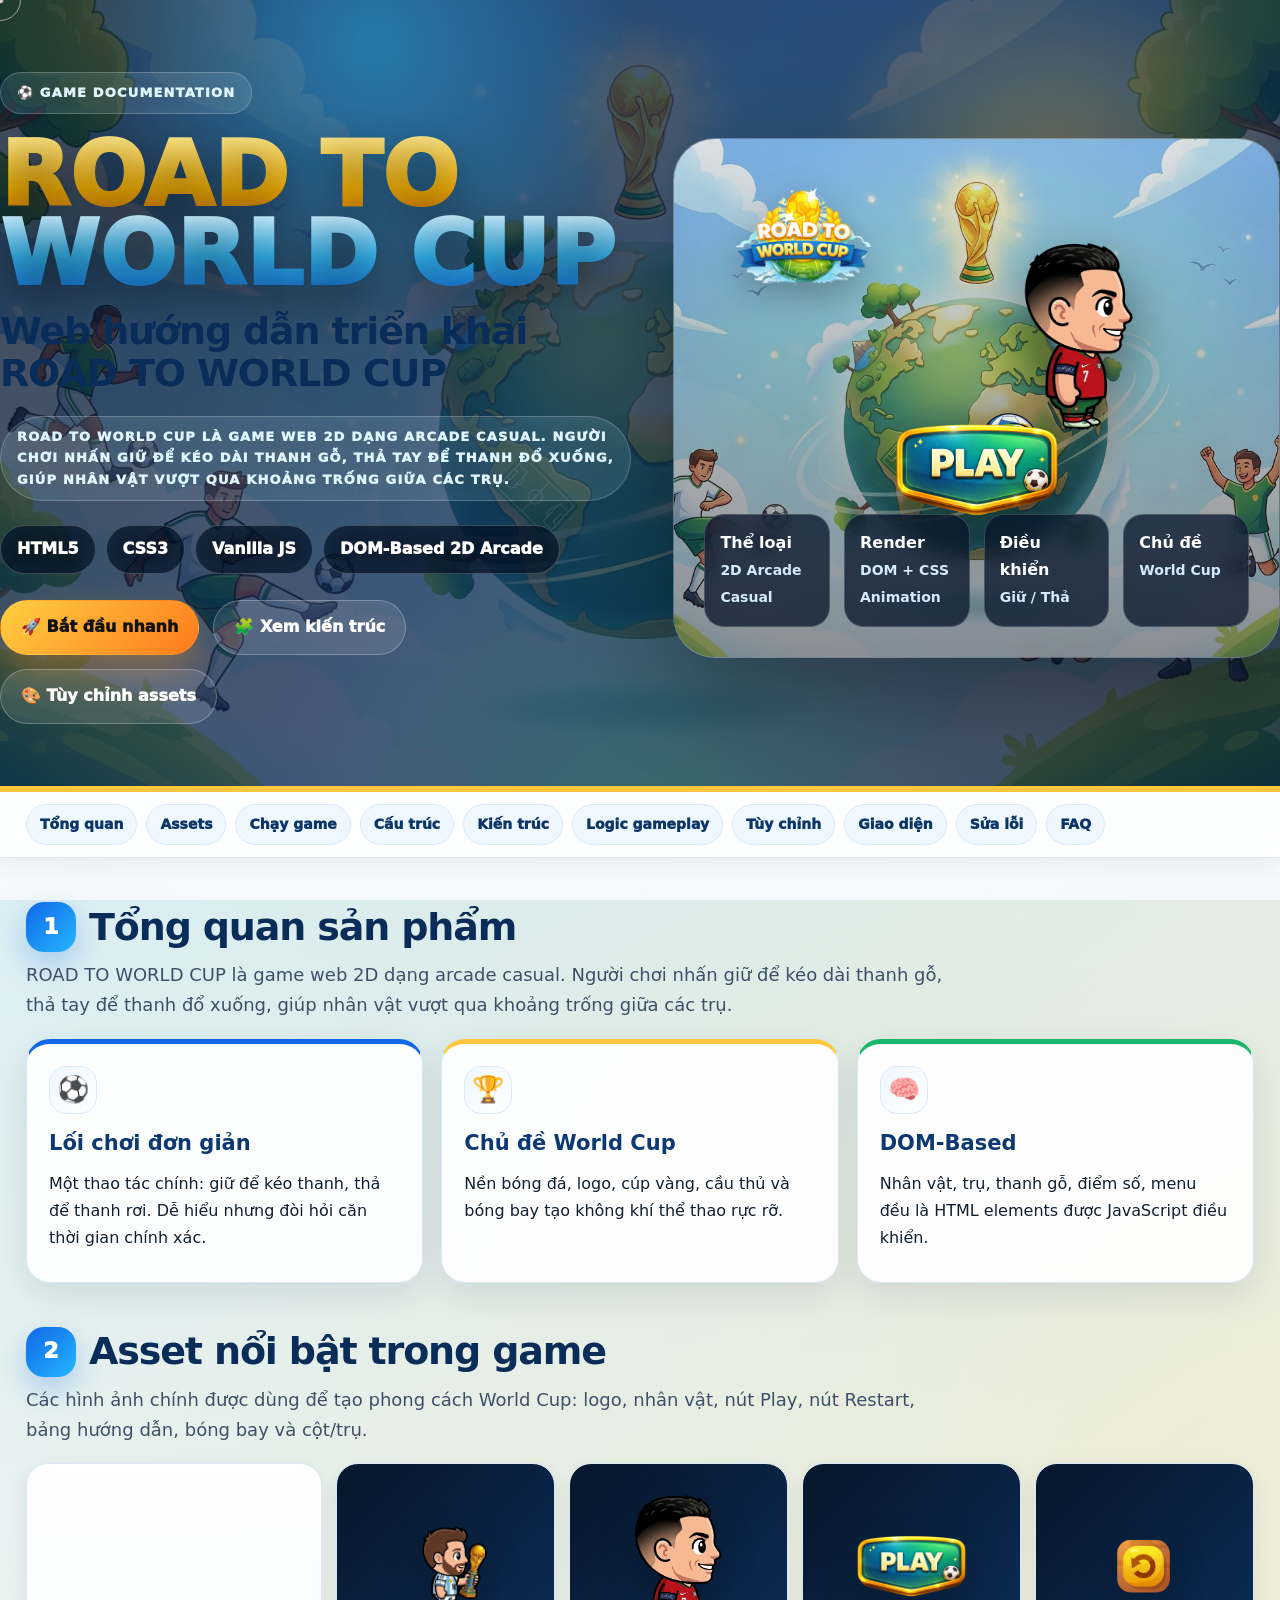
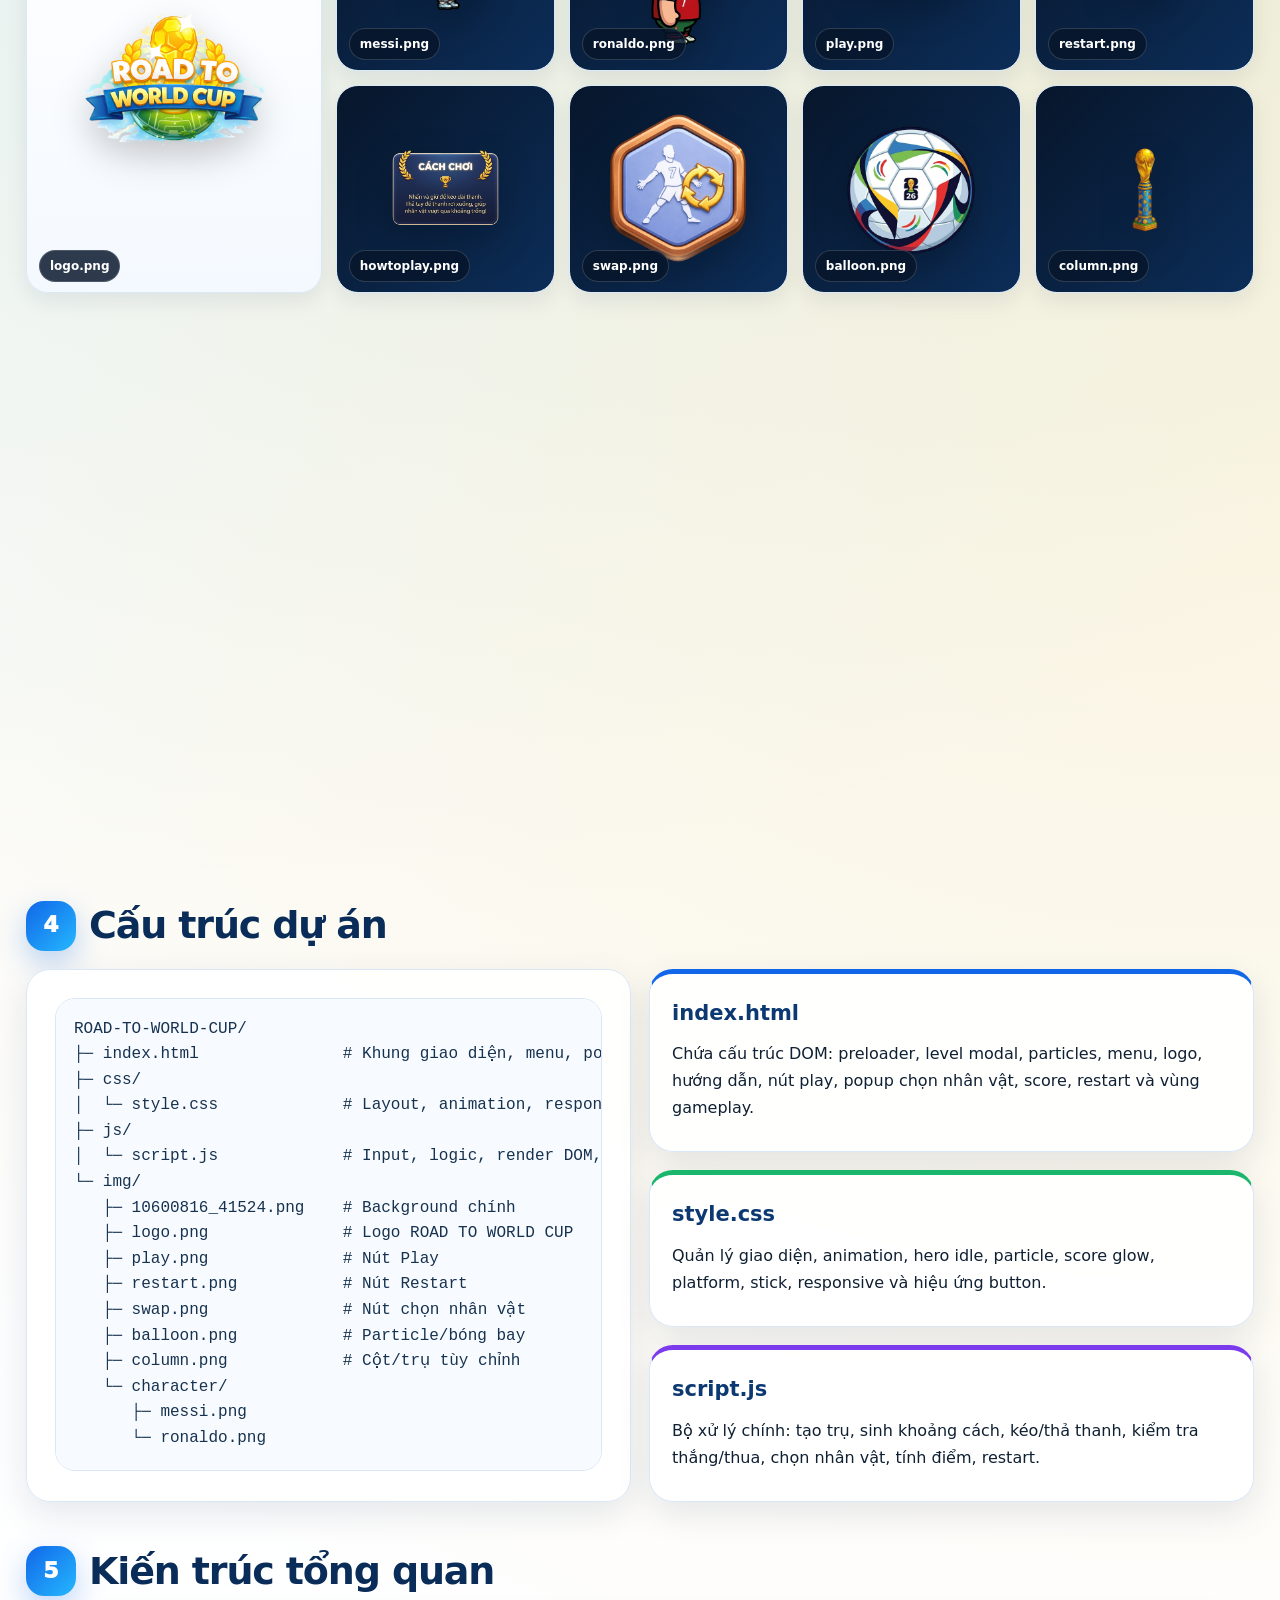
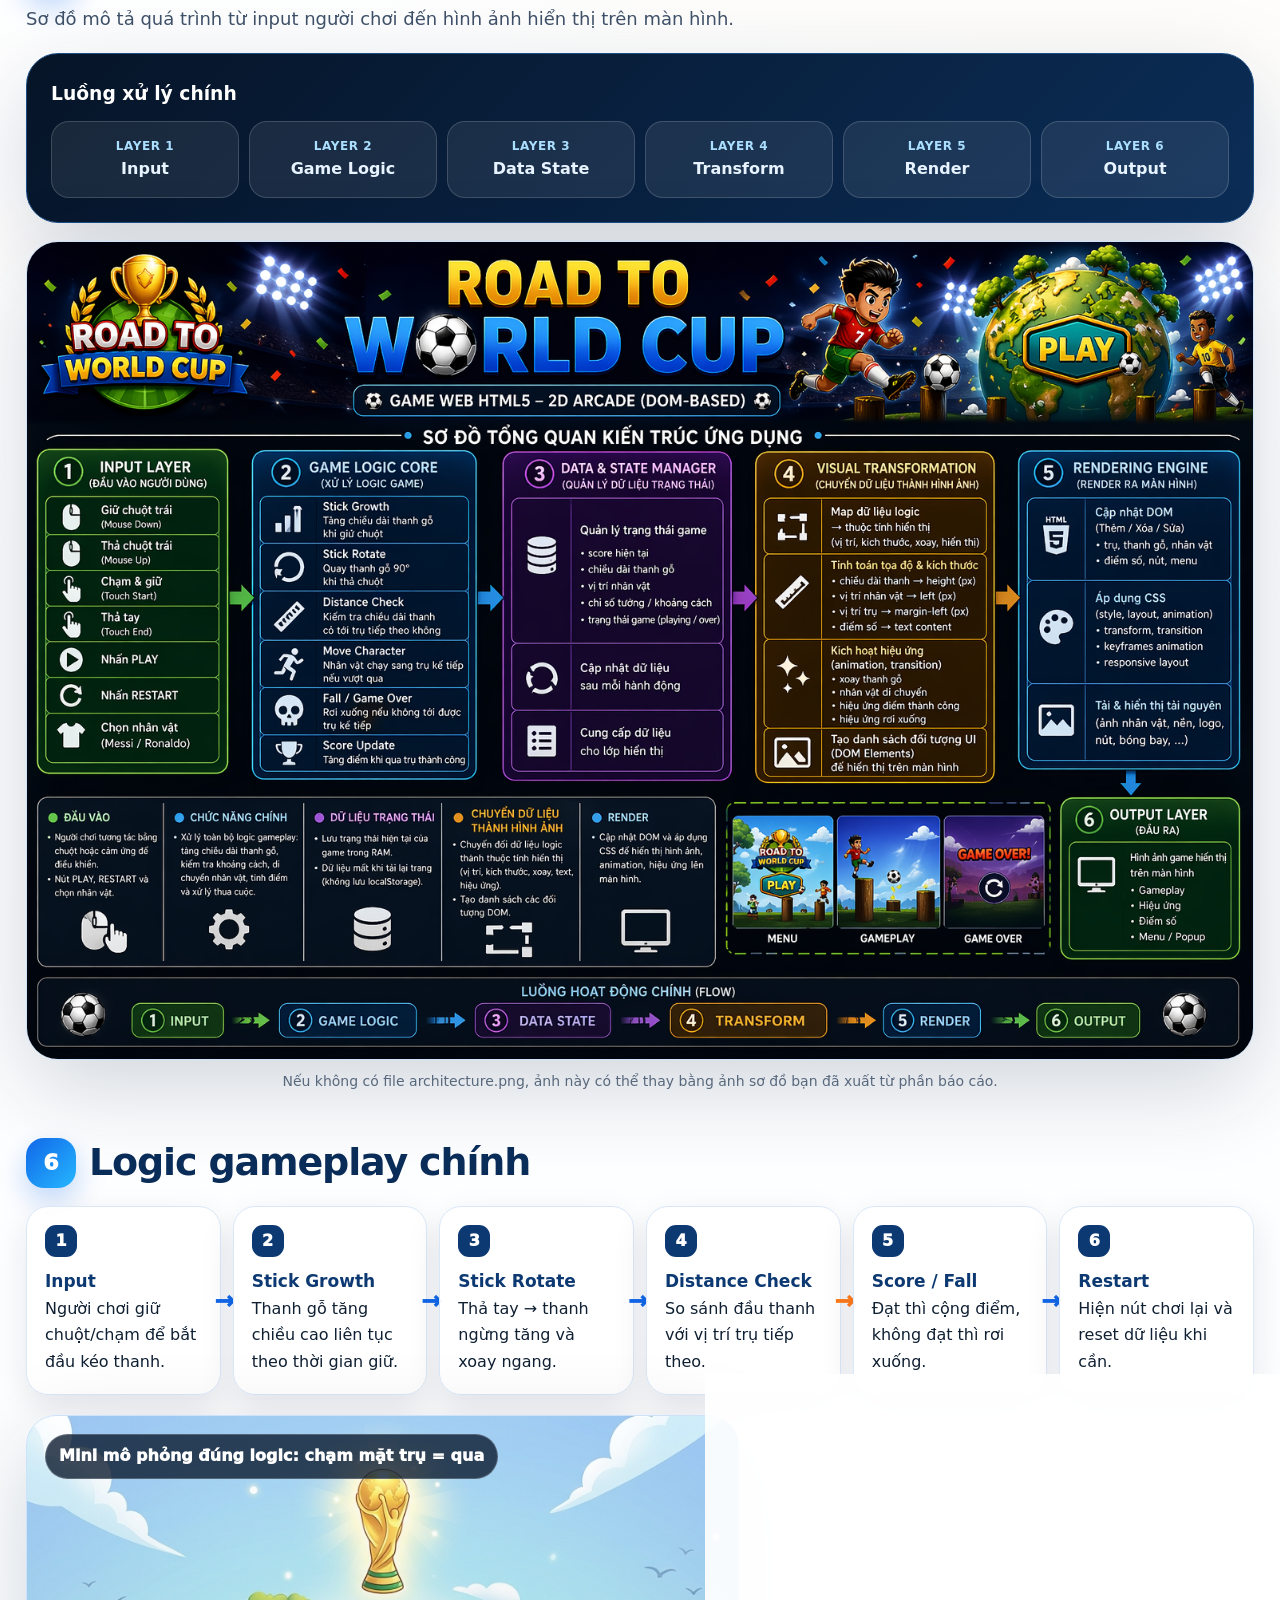
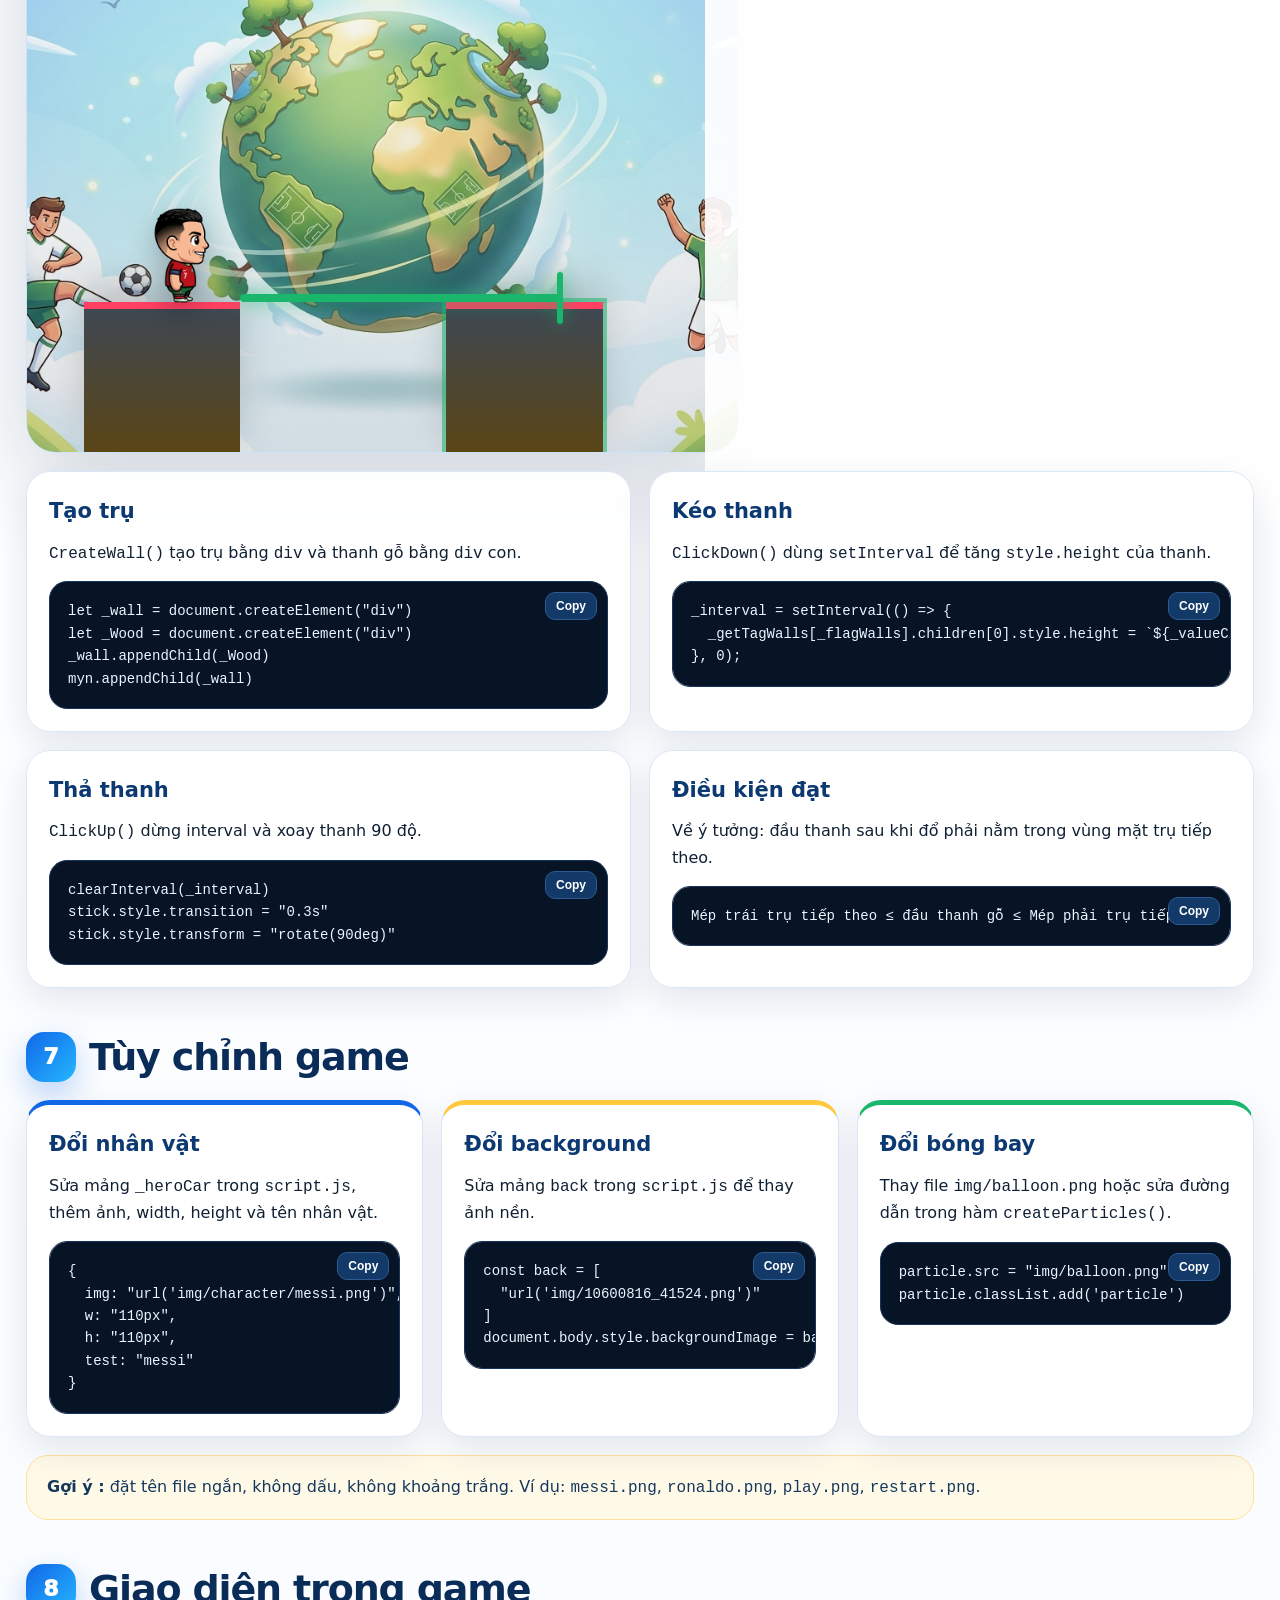
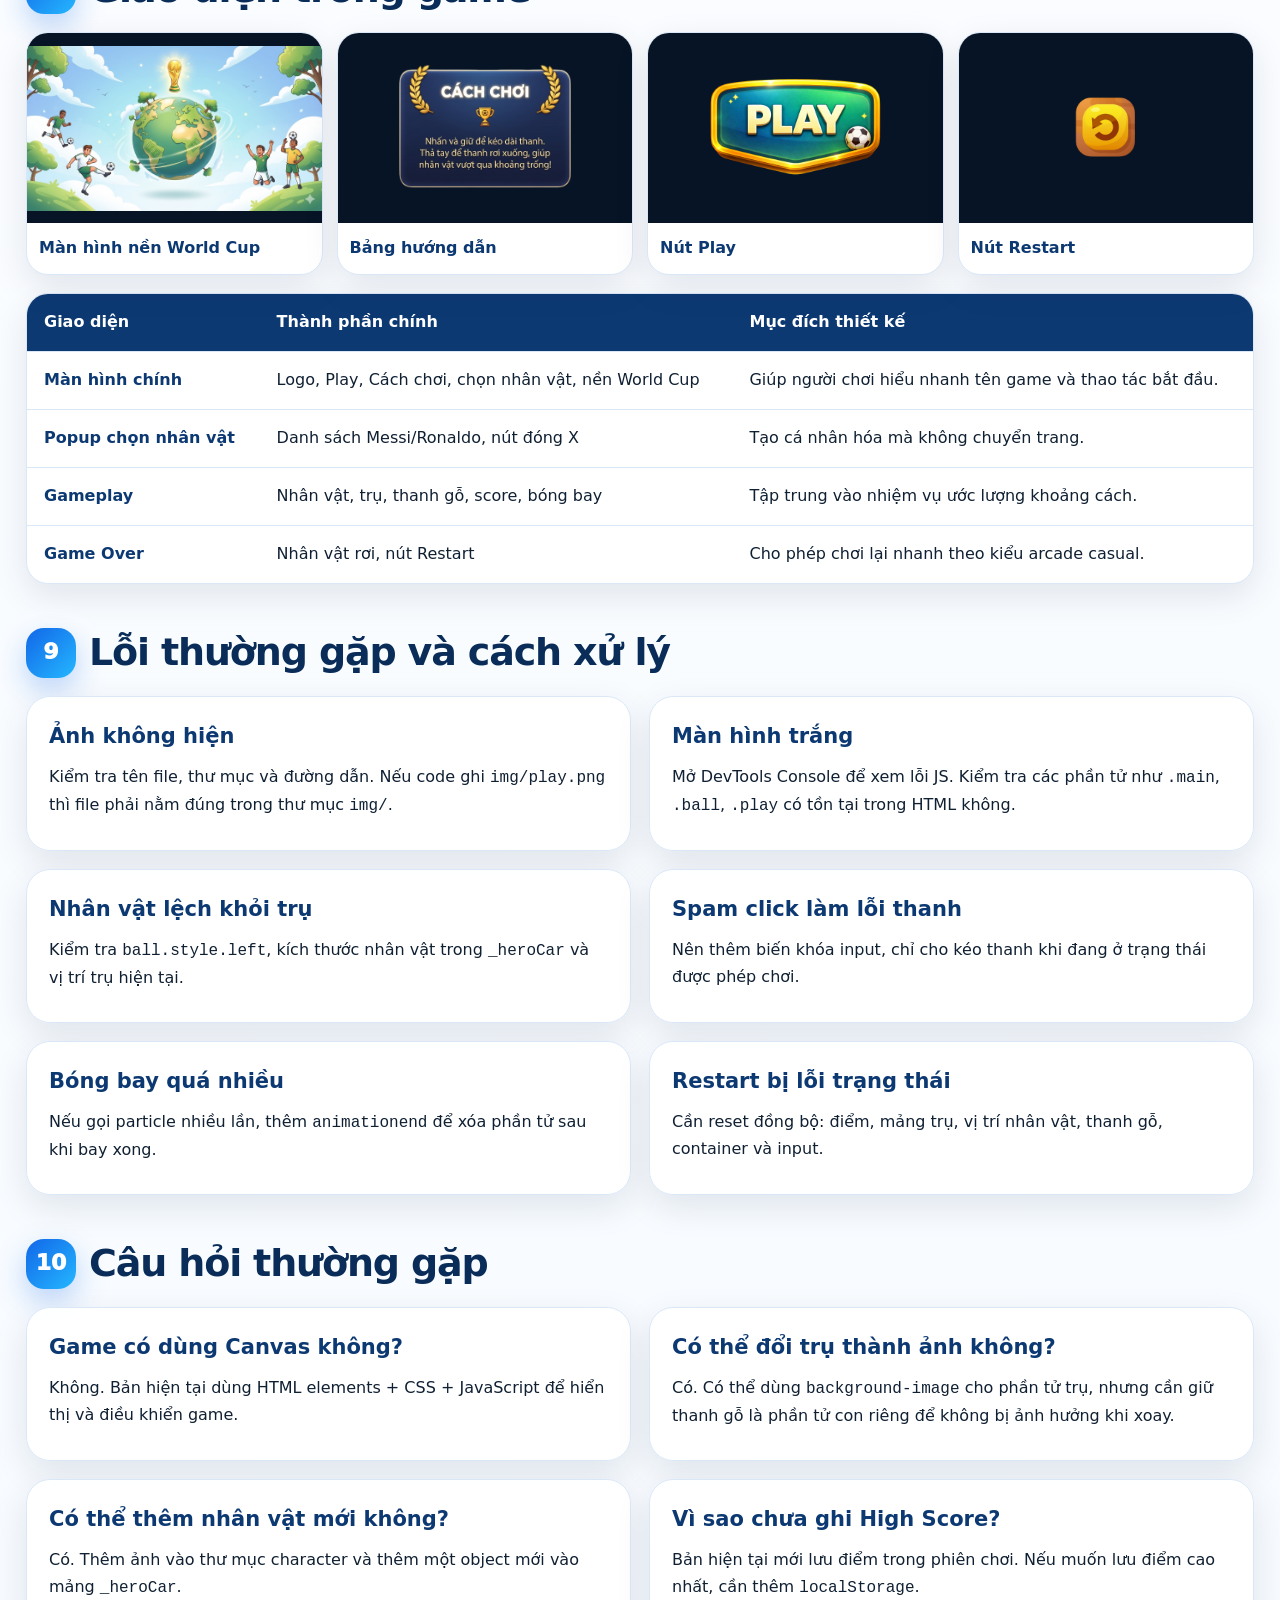
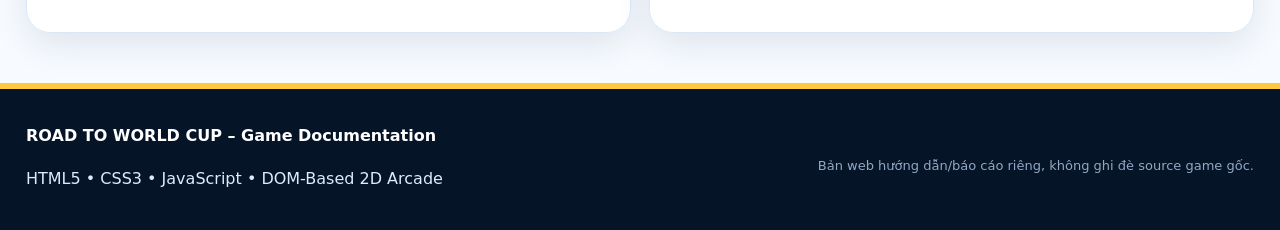
==== documentation/guide.html @ a8af28f8 "Upload Road To World Cup game project Add full source code including maingame and documentation with" ====
<!DOCTYPE html>
<html lang="vi">
<head>
  <meta charset="UTF-8" />
  <meta name="viewport" content="width=device-width, initial-scale=1" />
  <title>ROAD TO WORLD CUP – Game Documentation</title>
  <link rel="shortcut icon" href="assets/messi.png" type="image/png" />
  <style>
    :root{
      --ink:#102033;
      --muted:#627084;
      --paper:#f7fbff;
      --white:#ffffff;
      --navy:#07162b;
      --navy2:#0a2450;
      --blue:#1167e8;
      --sky:#25b7ff;
      --gold:#ffc83d;
      --orange:#ff7a1a;
      --green:#19b66b;
      --purple:#7c3aed;
      --red:#ef3340;
      --line:#d9e7f7;
      --shadow:0 28px 90px rgba(8,31,64,.18);
      --soft:0 12px 35px rgba(8,31,64,.10);
      --radius:24px;
      --radius2:34px;
      --bg-image:url('img/background.png');
      --logo-image:url('img/logo.png');
      --balloon-image:url('img/balloon.png');
    }
    *{box-sizing:border-box}
    html{scroll-behavior:smooth}
    body{
      margin:0;
      font-family:Inter,ui-sans-serif,system-ui,-apple-system,"Segoe UI",Arial,sans-serif;
      color:var(--ink);
      background:
        radial-gradient(circle at 18% 0%,rgba(37,183,255,.20) 0,transparent 30%),
        radial-gradient(circle at 95% 18%,rgba(255,200,61,.22) 0,transparent 28%),
        linear-gradient(180deg,#f2f8ff 0,#ffffff 42%,#f7fbff 100%);
      line-height:1.68;
      overflow-x:hidden;
    }
    body::before{
      content:"";
      position:fixed;
      inset:0;
      background:var(--bg-image) center/cover no-repeat;
      opacity:.075;
      filter:saturate(1.2);
      pointer-events:none;
      z-index:-3;
    }
    body::after{
      content:"";
      position:fixed;
      inset:0;
      background:linear-gradient(180deg,rgba(247,251,255,.88),rgba(255,255,255,.95) 45%,rgba(247,251,255,.9));
      pointer-events:none;
      z-index:-2;
    }
    a{color:inherit;text-decoration:none}
    img{max-width:100%}
    .wrap{max-width:1320px;margin:auto;padding:0 26px}
    .gold{color:var(--gold)}.blue{color:var(--blue)}.green{color:var(--green)}.purple{color:var(--purple)}.muted{color:var(--muted)}

    /* Progress + cursor */
    .progress{position:fixed;left:0;top:0;height:4px;width:0;background:linear-gradient(90deg,var(--gold),var(--sky),var(--green));z-index:9999;box-shadow:0 0 18px rgba(37,183,255,.8)}
    .cursor-dot,.cursor-ring{position:fixed;top:0;left:0;pointer-events:none;z-index:9998;mix-blend-mode:difference;display:none}
    .cursor-dot{width:7px;height:7px;background:#fff;border-radius:50%;transform:translate(-50%,-50%)}
    .cursor-ring{width:42px;height:42px;border:1px solid rgba(255,255,255,.7);border-radius:50%;transform:translate(-50%,-50%);transition:width .2s,height .2s,border-color .2s}
    @media(pointer:fine){.cursor-dot,.cursor-ring{display:block} body{cursor:none}}

    /* Floating ball/balloon field */
    .float-layer{
  position:fixed;
  inset:0;
  pointer-events:none;
  z-index:1;
  overflow:hidden;
}
.hero,
.nav,
main,
footer{
  position:relative;
  z-index:2;
}
    .float-balloon{position:absolute;width:54px;height:54px;background:var(--balloon-image) center/contain no-repeat;opacity:.28;filter:drop-shadow(0 10px 18px rgba(8,31,64,.18));animation:drift var(--dur,16s) linear infinite;left:var(--x);top:105vh;animation-delay:var(--delay)}
    @keyframes drift{0%{transform:translate3d(0,0,0) rotate(0deg)}100%{transform:translate3d(var(--dx),-125vh,0) rotate(360deg)}}

    /* Hero */
    .hero{
      position:relative;
      overflow:hidden;
      color:#fff;
      min-height:720px;
      display:flex;
      align-items:center;
      background:linear-gradient(120deg,#061427 0%,#0a2450 46%,#07162b 100%);
      border-bottom:6px solid var(--gold);
      isolation:isolate;
    }
    .hero::before{
      content:"";position:absolute;inset:0;background:var(--bg-image) center/cover no-repeat;opacity:.24;filter:saturate(1.35) contrast(1.05);z-index:-3;
    }
    .hero::after{
      content:"";position:absolute;inset:-20%;background:
        radial-gradient(circle at 35% 18%,rgba(37,183,255,.45),transparent 18%),
        radial-gradient(circle at 73% 32%,rgba(255,200,61,.36),transparent 16%),
        radial-gradient(circle at 50% 90%,rgba(25,182,107,.22),transparent 25%);
      animation:shine 8s ease-in-out infinite alternate;pointer-events:none;z-index:-2;
    }
    @keyframes shine{from{transform:translateX(-1.5%) translateY(-1%)}to{transform:translateX(1.5%) translateY(1%)}}
    .hero-grid{position:relative;z-index:2;display:grid;grid-template-columns:1.02fr .98fr;gap:42px;align-items:center;padding:72px 0 62px}
    .kicker{display:inline-flex;align-items:center;gap:10px;border:1px solid rgba(255,255,255,.22);background:rgba(255,255,255,.09);padding:9px 16px;border-radius:999px;font-weight:1000;text-transform:uppercase;letter-spacing:.09em;color:#dff6ff;font-size:13px;box-shadow:inset 0 0 22px rgba(37,183,255,.09)}
    .title{font-size:clamp(56px,7vw,108px);line-height:.88;margin:22px 0 18px;font-weight:1000;letter-spacing:.5px;text-transform:uppercase;text-shadow:0 16px 40px rgba(0,0,0,.42)}
    .title .t1{background:linear-gradient(180deg,#fff4a8 0,#ffba08 62%,#d66c00 100%);-webkit-background-clip:text;color:transparent}
    .title .t2{background:linear-gradient(180deg,#f3fbff 0,#38bdf8 52%,#0861d8 100%);-webkit-background-clip:text;color:transparent}
    .hero-copy{max-width:760px;color:#dcecff;font-size:20px;line-height:1.78;margin:0 0 22px;text-shadow:0 4px 12px rgba(0,0,0,.22)}
    .subtitle{display:flex;flex-wrap:wrap;gap:10px;margin:24px 0 26px}.pill{display:inline-flex;align-items:center;gap:8px;background:rgba(2,12,28,.72);border:1px solid rgba(255,255,255,.22);border-radius:999px;padding:10px 16px;font-weight:950;box-shadow:inset 0 0 24px rgba(37,183,255,.08)}
    .hero-actions{display:flex;flex-wrap:wrap;gap:14px}.btn{display:inline-flex;align-items:center;justify-content:center;gap:9px;border-radius:999px;padding:13px 20px;font-weight:1000;border:1px solid transparent;transition:transform .25s ease, box-shadow .25s ease, background .25s ease}.btn:hover{transform:translateY(-4px) scale(1.02)}.btn.primary{background:linear-gradient(135deg,#ffcf42,#ff7a1a);color:#121212;box-shadow:0 16px 38px rgba(255,151,24,.38)}.btn.secondary{background:rgba(255,255,255,.11);border-color:rgba(255,255,255,.25);color:#fff}.btn.light{background:#fff;color:#0d3973;border:1px solid var(--line);box-shadow:var(--soft)}
    .hero-stage{position:relative;min-height:520px;border:1px solid rgba(255,255,255,.20);border-radius:42px;background:rgba(255,255,255,.10);box-shadow:0 35px 100px rgba(0,0,0,.32);overflow:hidden;backdrop-filter:blur(8px);transform-style:preserve-3d}
    .hero-stage .stage-bg{position:absolute;inset:0;background:var(--bg-image) center/cover no-repeat;opacity:.88;filter:contrast(1.04) saturate(1.15)}
    .hero-stage .stage-shade{position:absolute;inset:0;background:linear-gradient(180deg,rgba(5,11,24,.06),rgba(5,11,24,.42))}
    .stage-logo{position:absolute;left:34px;top:34px;width:190px;filter:drop-shadow(0 12px 18px rgba(0,0,0,.28));animation:float 3.8s ease-in-out infinite}
    .stage-player{position:absolute;right:105px;top:88px;width:190px;filter:drop-shadow(0 22px 28px rgba(0,0,0,.45));animation:float 3.3s ease-in-out infinite .2s}
    .stage-play{position:absolute;left:50%;bottom:96px;width:270px;transform:translateX(-50%);filter:drop-shadow(0 18px 30px rgba(0,0,0,.42));animation:pulse 2s ease-in-out infinite}
    .stage-ball{position:absolute;left:49%;bottom:178px;width:76px;filter:drop-shadow(0 12px 18px rgba(0,0,0,.35));animation:spin 8s linear infinite}
    .stage-cards{position:absolute;left:30px;right:30px;bottom:30px;display:grid;grid-template-columns:repeat(4,1fr);gap:14px}.stage-card{border:1px solid rgba(255,255,255,.18);background:rgba(7,22,43,.76);border-radius:20px;padding:15px;backdrop-filter:blur(10px)}.stage-card b{display:block;color:#fff}.stage-card span{color:#d6eaff;font-size:14px;font-weight:800}
    @keyframes float{50%{transform:translateY(-12px)}}@keyframes spin{to{transform:rotate(360deg)}}@keyframes pulse{50%{transform:translateX(-50%) scale(1.035)}}

    /* Nav */
    .nav{position:sticky;top:0;z-index:20;background:rgba(255,255,255,.86);backdrop-filter:blur(18px);border-bottom:1px solid var(--line);box-shadow:0 8px 22px rgba(8,31,64,.06)}.nav .wrap{display:flex;gap:9px;overflow:auto;padding-top:12px;padding-bottom:12px}.nav a{white-space:nowrap;font-weight:950;background:#eff7ff;color:#0c3668;border:1px solid #d5e9ff;padding:8px 13px;border-radius:999px;font-size:14px}.nav a:hover{background:#dff0ff}

    main{padding:38px 0 74px}.section{margin:44px 0}.section.reveal{opacity:0;transform:translateY(42px);transition:opacity .8s ease, transform .8s cubic-bezier(.2,.8,.2,1)}.section.reveal.show{opacity:1;transform:translateY(0)}.section-head{display:flex;align-items:end;justify-content:space-between;gap:18px;margin-bottom:18px}.section-title{display:flex;align-items:center;gap:13px}.badge{width:50px;height:50px;border-radius:18px;background:linear-gradient(135deg,var(--blue),var(--sky));display:grid;place-items:center;color:#fff;font-weight:1000;font-size:22px;box-shadow:0 12px 30px rgba(17,103,232,.28)}h2{margin:0;color:#092c58;font-size:clamp(26px,3vw,38px);letter-spacing:-.03em;line-height:1.08}.lead{font-size:18px;color:#3e5068;margin:8px 0 0;max-width:930px}.grid{display:grid;gap:18px}.g2{grid-template-columns:repeat(2,minmax(0,1fr))}.g3{grid-template-columns:repeat(3,minmax(0,1fr))}.g4{grid-template-columns:repeat(4,minmax(0,1fr))}
    .card{background:rgba(255,255,255,.92);border:1px solid var(--line);border-radius:var(--radius);box-shadow:var(--soft);padding:22px;transition:transform .25s ease, box-shadow .25s ease, border-color .25s ease;backdrop-filter:blur(10px)}.card:hover{transform:translateY(-6px);box-shadow:var(--shadow);border-color:#bddcff}.card.big{padding:28px}.card h3{margin:0 0 10px;color:#0d3973;font-size:21px}.card p{margin:8px 0}.icon{width:48px;height:48px;border-radius:17px;display:grid;place-items:center;font-size:26px;margin-bottom:12px;background:linear-gradient(135deg,#eef7ff,#fff);border:1px solid #d7e9ff}.card.goldline{border-top:5px solid var(--gold)}.card.blueline{border-top:5px solid var(--blue)}.card.greenline{border-top:5px solid var(--green)}.card.purpleline{border-top:5px solid var(--purple)}.card.orangeline{border-top:5px solid var(--orange)}
    .hero-preview{position:relative;border-radius:32px;overflow:hidden;box-shadow:var(--shadow);border:1px solid #cde2fb;background:#fff}.hero-preview img{width:100%;display:block}.caption{text-align:center;color:var(--muted);font-size:14px;margin:10px 0 0}
    .asset-wall{display:grid;grid-template-columns:1.35fr repeat(4,1fr);gap:14px}.asset{position:relative;min-height:152px;border-radius:22px;border:1px solid #dbe9f7;background:linear-gradient(180deg,#fff,#f4f9ff);display:flex;align-items:center;justify-content:center;padding:18px;overflow:hidden;box-shadow:0 8px 22px rgba(8,31,64,.08);transition:transform .25s ease}.asset:hover{transform:translateY(-8px) rotate(-.6deg)}.asset.dark{background:linear-gradient(135deg,#07162b,#0c2d58)}.asset img{max-width:100%;max-height:170px;object-fit:contain;filter:drop-shadow(0 14px 18px rgba(0,0,0,.22))}.asset label{position:absolute;left:12px;bottom:10px;background:rgba(7,22,43,.84);color:#fff;border:1px solid rgba(255,255,255,.16);border-radius:999px;padding:5px 10px;font-size:12px;font-weight:900}.asset.logo{grid-row:span 2}.asset.logo img{max-height:230px}
    .flowline{display:grid;grid-template-columns:repeat(6,1fr);gap:12px;align-items:stretch}.step{position:relative;background:rgba(255,255,255,.94);border:1px solid var(--line);border-radius:22px;box-shadow:var(--soft);padding:18px;min-height:145px}.step strong{display:block;color:#0d3973;font-size:17px}.step .n{width:32px;height:32px;border-radius:11px;background:#0d3973;color:#fff;display:grid;place-items:center;font-weight:1000;margin-bottom:10px}.step:not(:last-child)::after{content:"→";position:absolute;right:-15px;top:50%;transform:translateY(-50%);font-weight:1000;color:var(--blue);font-size:24px}.step:nth-child(4)::after{color:var(--orange)}
    .pipeline{background:linear-gradient(135deg,#061427,#0b2d57);border-radius:32px;padding:24px;border:1px solid #1b4d86;box-shadow:var(--shadow);color:#e7f4ff}.pipeline h3{color:#fff;margin:0 0 12px}.pipeline .rail{display:grid;grid-template-columns:repeat(6,1fr);gap:10px}.rail div{position:relative;border:1px solid rgba(255,255,255,.16);background:rgba(255,255,255,.08);border-radius:18px;padding:14px;text-align:center;font-weight:900;overflow:hidden}.rail div::before{content:"";position:absolute;inset:0;background:linear-gradient(90deg,transparent,rgba(37,183,255,.18),transparent);transform:translateX(-100%);animation:sweep 4s infinite}.rail span{display:block;color:#aadfff;font-size:12px;text-transform:uppercase;letter-spacing:.05em}@keyframes sweep{50%,100%{transform:translateX(100%)}}
    pre{position:relative;margin:14px 0 0;background:#071426;color:#eaf6ff;border:1px solid #17345d;border-radius:18px;padding:18px;overflow:auto;font-size:14px;line-height:1.6}code{font-family:ui-monospace,SFMono-Regular,Menlo,Consolas,monospace}.copy{position:absolute;right:10px;top:10px;background:#123968;border:1px solid #2d5a93;color:white;border-radius:10px;padding:6px 10px;cursor:pointer;font-weight:900;font-size:12px}.folder{font-family:ui-monospace,SFMono-Regular,Menlo,Consolas,monospace;background:#f7fbff;border:1px solid var(--line);border-radius:20px;padding:18px;white-space:pre;overflow:auto;color:#17324f;line-height:1.6}
    table{width:100%;border-collapse:separate;border-spacing:0;overflow:hidden;border-radius:22px;border:1px solid var(--line);background:#fff;box-shadow:var(--soft)}th,td{padding:15px 17px;border-bottom:1px solid var(--line);vertical-align:top}th{background:#0d3973;color:#fff;text-align:left}tr:last-child td{border-bottom:0}td:first-child{font-weight:900;color:#0d3973}.ok{color:#0e8a52;font-weight:900}.warn{color:#d46b08;font-weight:900}.bad{color:#c92031;font-weight:900}.callout{border-radius:22px;padding:18px 20px;border:1px solid #cfe5ff;background:#eef7ff;color:#16385d}.callout.gold{border-color:#ffe09a;background:#fff9e8}.callout.green{border-color:#c8f4d8;background:#f0fff7}.callout.red{border-color:#ffd0d3;background:#fff4f4}.split{display:grid;grid-template-columns:1fr 1fr;gap:18px}.mini-list{display:grid;gap:10px}.mini-item{display:flex;gap:12px;align-items:flex-start;border:1px solid var(--line);border-radius:18px;padding:14px;background:#fbfdff}.mini-item i{width:34px;height:34px;border-radius:12px;display:grid;place-items:center;background:#eaf5ff;color:#0d3973;font-style:normal;font-weight:1000}.gallery{display:grid;grid-template-columns:repeat(4,1fr);gap:14px}.thumb{border:1px solid var(--line);border-radius:22px;overflow:hidden;background:#fff;box-shadow:var(--soft);transition:transform .25s}.thumb:hover{transform:translateY(-6px)}.thumb img{display:block;width:100%;height:190px;object-fit:contain;background:#071426}.thumb p{margin:0;padding:12px;font-weight:900;color:#0d3973}

    /* Correct mini simulation */
    .sim-wrap{display:grid;grid-template-columns:1.18fr .82fr;gap:20px;margin-top:20px}.sim-field{position:relative;min-height:360px;border-radius:30px;overflow:hidden;background:var(--bg-image) center/cover no-repeat;box-shadow:var(--shadow);border:1px solid #cde2fb}.sim-field::after{content:"";position:absolute;inset:0;background:linear-gradient(180deg,rgba(255,255,255,.10),rgba(7,22,43,.12));pointer-events:none}.platform{position:absolute;bottom:0;height:150px;border-top:7px solid #ff4062;background:linear-gradient(180deg,#3f4852,#5a4516);box-shadow:0 -18px 35px rgba(0,0,0,.16);z-index:2}.platform.current{left:8%;width:22%}.platform.next{left:59%;width:22%}.platform.next.pass-zone{box-shadow:0 0 0 4px rgba(25,182,107,.55),0 -18px 35px rgba(0,0,0,.16)}.sim-player{position:absolute;bottom:145px;left:calc(8% + 7%);width:96px;z-index:4;filter:drop-shadow(0 12px 14px rgba(0,0,0,.25))}.stick-base{position:absolute;z-index:3;height:8px;background:#ff4062;border-radius:8px;bottom:150px;transform-origin:left center;box-shadow:0 0 16px rgba(255,64,98,.45)}.stick-tip{position:absolute;top:-22px;right:-3px;width:6px;height:52px;border-radius:6px;background:#ff4062;box-shadow:0 0 12px rgba(255,64,98,.55)}.stick-base.pass,.stick-base.pass .stick-tip{background:#19b66b;box-shadow:0 0 18px rgba(25,182,107,.7)}.sim-label{position:absolute;z-index:5;top:18px;left:18px;background:rgba(7,22,43,.78);border:1px solid rgba(255,255,255,.2);color:#fff;border-radius:999px;padding:8px 13px;font-weight:950}.sim-status{font-weight:1000;font-size:20px;border-radius:18px;padding:14px 16px;text-align:center;margin-top:12px}.sim-status.pass{background:#f0fff7;color:#0e8a52;border:1px solid #baf0d2}.sim-status.fail{background:#fff4f4;color:#c92031;border:1px solid #ffd0d3}.range-row{display:grid;gap:8px}input[type="range"]{width:100%;accent-color:var(--orange)}.legend-mini{display:grid;grid-template-columns:repeat(3,1fr);gap:10px;margin-top:12px}.legend-mini div{border:1px solid var(--line);border-radius:16px;background:#fbfdff;padding:10px;font-size:13px}.formula{font-size:15px;text-align:center;font-weight:900;background:#071426;color:#eaf6ff;border-radius:18px;padding:14px;margin-top:12px;overflow:auto}

    .footer{background:#061427;color:#dcecff;padding:34px 0;margin-top:50px;border-top:6px solid var(--gold)}.footer .wrap{display:flex;justify-content:space-between;gap:20px;align-items:center}.footer b{color:#fff}.tiny{font-size:13px;color:#91a8c3}

    @media(max-width:1100px){.hero-grid,.hero-panels,.split,.sim-wrap{grid-template-columns:1fr}.stage-cards{grid-template-columns:1fr 1fr}.hero-stage{min-height:500px}.g2,.g3,.g4,.asset-wall,.gallery{grid-template-columns:1fr}.asset.logo{grid-row:auto}.flowline,.pipeline .rail{grid-template-columns:1fr}.step:not(:last-child)::after{display:none}.footer .wrap{display:block}.quick{grid-template-columns:1fr}.title{font-size:52px}.hero{min-height:auto}.sim-field{min-height:320px}}
    @media(max-width:680px){.wrap{padding:0 16px}.hero-grid{padding:44px 0}.stage-logo{width:140px}.stage-player{right:35px;width:130px}.stage-play{width:205px}.stage-cards{display:none}.title{font-size:44px}.hero-copy{font-size:17px}.sim-player{width:72px}.platform{height:115px}.stick-base{bottom:115px}.sim-player{bottom:110px}.gallery .thumb img{height:160px}}
  </style>
</head>
<body>
  <div class="progress" id="progress"></div>
  <div class="cursor-dot" id="cursorDot"></div>
  <div class="cursor-ring" id="cursorRing"></div>
  <div class="float-layer" id="floatLayer"></div>

  <header class="hero" id="top">
    <div class="wrap hero-grid">
      <div class="hero-text">
  <div class="kicker">⚽ Game Documentation</div>
  <div class="title"><span class="t1">ROAD TO</span><br><span class="t2">WORLD CUP</span></div>

  <div class="intro-glass">
    <h2>Web hướng dẫn triển khai ROAD TO WORLD CUP</h2>

    <p class="hero-copy">
       <div class="kicker">ROAD TO WORLD CUP là game web 2D dạng arcade casual. Người chơi nhấn giữ để kéo dài thanh gỗ, thả tay để thanh đổ xuống, giúp nhân vật vượt qua khoảng trống giữa các trụ.</div>
    </p>

    <div class="subtitle">
      <span class="pill">HTML5</span>
      <span class="pill">CSS3</span>
      <span class="pill">Vanilla JS</span>
      <span class="pill">DOM-Based 2D Arcade</span>
    </div>

    <div class="hero-actions">
      <a class="btn primary magnetic" href="#quickstart">🚀 Bắt đầu nhanh</a>
      <a class="btn secondary magnetic" href="#architecture">🧩 Xem kiến trúc</a>
      <a class="btn secondary magnetic" href="#customize">🎨 Tùy chỉnh assets</a>
    </div>
  </div>
</div>
      <div class="hero-stage tilt-card" aria-label="Preview ROAD TO WORLD CUP">
        <div class="stage-bg"></div>
        <div class="stage-shade"></div>
        <img class="stage-logo asset-img" src="assets/logo.png" data-fallback="img/logo.png" alt="ROAD TO WORLD CUP logo">
        <img class="stage-player asset-img" src="assets/ronaldo.png" data-fallback="img/character/ronaldo.png" alt="football character">
        <img class="stage-ball asset-img" src="assets/balloon.png" data-fallback="img/balloon.png" alt="football ball">
        <img class="stage-play asset-img" src="assets/play.png" data-fallback="img/play.png" alt="play button">
        <div class="stage-cards">
          <div class="stage-card"><b>Thể loại</b><span>2D Arcade Casual</span></div>
          <div class="stage-card"><b>Render</b><span>DOM + CSS Animation</span></div>
          <div class="stage-card"><b>Điều khiển</b><span>Giữ / Thả</span></div>
          <div class="stage-card"><b>Chủ đề</b><span>World Cup</span></div>
        </div>
      </div>
    </div>
  </header>

  <nav class="nav">
    <div class="wrap">
      <a href="#overview">Tổng quan</a><a href="#assets">Assets</a><a href="#quickstart">Chạy game</a><a href="#structure">Cấu trúc</a><a href="#architecture">Kiến trúc</a><a href="#logic">Logic gameplay</a><a href="#customize">Tùy chỉnh</a><a href="#screens">Giao diện</a><a href="#troubleshoot">Sửa lỗi</a><a href="#faq">FAQ</a>
    </div>
  </nav>

  <main class="wrap">
    <section class="section reveal" id="overview">
      <div class="section-head">
        <div>
          <div class="section-title"><span class="badge">1</span><h2>Tổng quan sản phẩm</h2></div>
          <p class="lead">ROAD TO WORLD CUP là game web 2D dạng arcade casual. Người chơi nhấn giữ để kéo dài thanh gỗ, thả tay để thanh đổ xuống, giúp nhân vật vượt qua khoảng trống giữa các trụ.</p>
        </div>
      </div>
      <div class="grid g3">
        <div class="card blueline"><div class="icon">⚽</div><h3>Lối chơi đơn giản</h3><p>Một thao tác chính: giữ để kéo thanh, thả để thanh rơi. Dễ hiểu nhưng đòi hỏi căn thời gian chính xác.</p></div>
        <div class="card goldline"><div class="icon">🏆</div><h3>Chủ đề World Cup</h3><p>Nền bóng đá, logo, cúp vàng, cầu thủ và bóng bay tạo không khí thể thao rực rỡ.</p></div>
        <div class="card greenline"><div class="icon">🧠</div><h3>DOM-Based</h3><p>Nhân vật, trụ, thanh gỗ, điểm số, menu đều là HTML elements được JavaScript điều khiển.</p></div>
      </div>
    </section>

    <section class="section reveal" id="assets">
      <div class="section-title"><span class="badge">2</span><h2>Asset nổi bật trong game</h2></div>
      <p class="lead">Các hình ảnh chính được dùng để tạo phong cách World Cup: logo, nhân vật, nút Play, nút Restart, bảng hướng dẫn, bóng bay và cột/trụ.</p>
      <div class="asset-wall" style="margin-top:18px">
        <div class="asset logo"><img class="asset-img" src="assets/logo.png" data-fallback="img/logo.png" alt="logo"><label>logo.png</label></div>
        <div class="asset dark"><img class="asset-img" src="assets/messi.png" data-fallback="img/character/messi.png" alt="messi"><label>messi.png</label></div>
        <div class="asset dark"><img class="asset-img" src="assets/ronaldo.png" data-fallback="img/character/ronaldo.png" alt="ronaldo"><label>ronaldo.png</label></div>
        <div class="asset dark"><img class="asset-img" src="assets/play.png" data-fallback="img/play.png" alt="play"><label>play.png</label></div>
        <div class="asset dark"><img class="asset-img" src="assets/restart.png" data-fallback="img/restart.png" alt="restart"><label>restart.png</label></div>
        <div class="asset dark"><img class="asset-img" src="assets/howtoplay.png" data-fallback="img/howtoplay.png" alt="how to play"><label>howtoplay.png</label></div>
        <div class="asset dark"><img class="asset-img" src="assets/swap.png" data-fallback="img/swap.png" alt="swap"><label>swap.png</label></div>
        <div class="asset dark"><img class="asset-img" src="assets/balloon.png" data-fallback="img/balloon.png" alt="balloon"><label>balloon.png</label></div>
        <div class="asset dark"><img class="asset-img" src="assets/column.png" data-fallback="img/column.png" alt="column"><label>column.png</label></div>
      </div>
    </section>

    <section class="section reveal" id="quickstart">
      <div class="section-title"><span class="badge">3</span><h2>Chạy game nhanh</h2></div>
      <div class="split" style="margin-top:18px">
        <div class="card big">
          <h3>Cách mở trên máy tính</h3>
          <div class="mini-list">
            <div class="mini-item"><i>1</i><div>Mở thư mục dự án trong <b>VS Code</b>.</div></div>
            <div class="mini-item"><i>2</i><div>Kiểm tra có đủ <code>index.html</code>, <code>css/style.css</code>, <code>js/script.js</code>, <code>img/</code>.</div></div>
            <div class="mini-item"><i>3</i><div>Chạy bằng <b>Live Server</b> hoặc mở trực tiếp <code>index.html</code> trên trình duyệt.</div></div>
            <div class="mini-item"><i>4</i><div>Nhấn <b>PLAY</b>, giữ chuột để kéo thanh và thả chuột để thanh rơi xuống.</div></div>
          </div>
        </div>
        <div class="card big">
          <h3>Lệnh/kiểm tra nhanh</h3>
          <pre><button class="copy">Copy</button><code>ROAD-TO-WORLD-CUP/
├─ index.html
├─ css/style.css
├─ js/script.js
└─ img/

# Mở bằng Live Server
# Hoặc double click index.html</code></pre>
          <div class="callout green" style="margin-top:14px"><b>Ghi nhớ:</b> bản hiện tại không cần cài Unity, Phaser, Three.js, Canvas engine hay Node.js để chạy.</div>
        </div>
      </div>
    </section>

    <section class="section reveal" id="structure">
      <div class="section-title"><span class="badge">4</span><h2>Cấu trúc dự án</h2></div>
      <div class="grid g2" style="margin-top:18px">
        <div class="card big">
          <div class="folder">ROAD-TO-WORLD-CUP/
├─ index.html               # Khung giao diện, menu, popup, gameplay area
├─ css/
│  └─ style.css             # Layout, animation, responsive, platform, stick
├─ js/
│  └─ script.js             # Input, logic, render DOM, score, restart
└─ img/
   ├─ 10600816_41524.png    # Background chính
   ├─ logo.png              # Logo ROAD TO WORLD CUP
   ├─ play.png              # Nút Play
   ├─ restart.png           # Nút Restart
   ├─ swap.png              # Nút chọn nhân vật
   ├─ balloon.png           # Particle/bóng bay
   ├─ column.png            # Cột/trụ tùy chỉnh
   └─ character/
      ├─ messi.png
      └─ ronaldo.png</div>
        </div>
        <div class="grid">
          <div class="card blueline"><h3>index.html</h3><p>Chứa cấu trúc DOM: preloader, level modal, particles, menu, logo, hướng dẫn, nút play, popup chọn nhân vật, score, restart và vùng gameplay.</p></div>
          <div class="card greenline"><h3>style.css</h3><p>Quản lý giao diện, animation, hero idle, particle, score glow, platform, stick, responsive và hiệu ứng button.</p></div>
          <div class="card purpleline"><h3>script.js</h3><p>Bộ xử lý chính: tạo trụ, sinh khoảng cách, kéo/thả thanh, kiểm tra thắng/thua, chọn nhân vật, tính điểm, restart.</p></div>
        </div>
      </div>
    </section>

    <section class="section reveal" id="architecture">
      <div class="section-title"><span class="badge">5</span><h2>Kiến trúc tổng quan</h2></div>
      <p class="lead">Sơ đồ mô tả quá trình từ input người chơi đến hình ảnh hiển thị trên màn hình.</p>
      <div class="pipeline" style="margin-top:18px">
        <h3>Luồng xử lý chính</h3>
        <div class="rail"><div><span>Layer 1</span>Input</div><div><span>Layer 2</span>Game Logic</div><div><span>Layer 3</span>Data State</div><div><span>Layer 4</span>Transform</div><div><span>Layer 5</span>Render</div><div><span>Layer 6</span>Output</div></div>
      </div>
      <div class="hero-preview" style="margin-top:18px"><img class="asset-img" src="assets/architecture.png" data-fallback="img/architecture.png" alt="Sơ đồ kiến trúc"></div>
      <p class="caption">Nếu không có file architecture.png, ảnh này có thể thay bằng ảnh sơ đồ bạn đã xuất từ phần báo cáo.</p>
    </section>

    <section class="section reveal" id="logic">
      <div class="section-title"><span class="badge">6</span><h2>Logic gameplay chính</h2></div>
      <div class="flowline" style="margin-top:18px">
        <div class="step"><div class="n">1</div><strong>Input</strong>Người chơi giữ chuột/chạm để bắt đầu kéo thanh.</div>
        <div class="step"><div class="n">2</div><strong>Stick Growth</strong>Thanh gỗ tăng chiều cao liên tục theo thời gian giữ.</div>
        <div class="step"><div class="n">3</div><strong>Stick Rotate</strong>Thả tay → thanh ngừng tăng và xoay ngang.</div>
        <div class="step"><div class="n">4</div><strong>Distance Check</strong>So sánh đầu thanh với vị trí trụ tiếp theo.</div>
        <div class="step"><div class="n">5</div><strong>Score / Fall</strong>Đạt thì cộng điểm, không đạt thì rơi xuống.</div>
        <div class="step"><div class="n">6</div><strong>Restart</strong>Hiện nút chơi lại và reset dữ liệu khi cần.</div>
      </div>
      <div class="sim-wrap">
        <div class="sim-field" id="simField">
          <div class="sim-label">Mini mô phỏng đúng logic: chạm mặt trụ = qua</div>
          <div class="platform current" id="curPlatform"></div>
          <div class="platform next" id="nextPlatform"></div>
          <img class="sim-player asset-img" src="assets/ronaldo.png" data-fallback="img/character/ronaldo.png" alt="player">
          <div class="stick-base" id="stickLine"><div class="stick-tip" id="stickTip"></div></div>
        </div>
        <div class="card big">
          <h3>Mini mô phỏng kiểm tra khoảng cách</h3>
          <p>Kéo thanh bên dưới để thay đổi độ dài. Nếu đầu thanh sau khi đổ <b>chạm vào mặt trụ tiếp theo</b> thì nhân vật qua. Nếu chưa tới hoặc vượt quá trụ thì thua.</p>
          <div class="range-row">
            <label><b>Chiều dài thanh:</b> <span id="stickValue">320</span> px</label>
            <input id="stickRange" type="range" min="90" max="520" value="320" />
          </div>
          <div id="simStatus" class="sim-status fail">Đang kiểm tra...</div>
          <div class="formula">Mép trái trụ tiếp theo ≤ đầu thanh gỗ ≤ Mép phải trụ tiếp theo</div>
          <div class="legend-mini">
            <div><b>Chưa tới</b><br>Đầu thanh nằm trước trụ.</div>
            <div><b>Đạt</b><br>Đầu thanh nằm trên mặt trụ.</div>
            <div><b>Vượt quá</b><br>Đầu thanh đi quá mép phải.</div>
          </div>
          <div style="display:flex;gap:10px;flex-wrap:wrap;margin-top:14px">
            <button class="btn primary" id="dropBtn" type="button">Thả thanh</button>
            <button class="btn light" id="resetSim" type="button">Reset</button>
          </div>
        </div>
      </div>
      <div class="grid g2" style="margin-top:18px">
        <div class="card"><h3>Tạo trụ</h3><p><code>CreateWall()</code> tạo trụ bằng <code>div</code> và thanh gỗ bằng <code>div</code> con.</p><pre><button class="copy">Copy</button><code>let _wall = document.createElement("div")
let _Wood = document.createElement("div")
_wall.appendChild(_Wood)
myn.appendChild(_wall)</code></pre></div>
        <div class="card"><h3>Kéo thanh</h3><p><code>ClickDown()</code> dùng <code>setInterval</code> để tăng <code>style.height</code> của thanh.</p><pre><button class="copy">Copy</button><code>_interval = setInterval(() => {
  _getTagWalls[_flagWalls].children[0].style.height = `${_valueClickMouse++}px`
}, 0);</code></pre></div>
        <div class="card"><h3>Thả thanh</h3><p><code>ClickUp()</code> dừng interval và xoay thanh 90 độ.</p><pre><button class="copy">Copy</button><code>clearInterval(_interval)
stick.style.transition = "0.3s"
stick.style.transform = "rotate(90deg)"</code></pre></div>
        <div class="card"><h3>Điều kiện đạt</h3><p>Về ý tưởng: đầu thanh sau khi đổ phải nằm trong vùng mặt trụ tiếp theo.</p><pre><button class="copy">Copy</button><code>Mép trái trụ tiếp theo ≤ đầu thanh gỗ ≤ Mép phải trụ tiếp theo</code></pre></div>
      </div>
    </section>

    <section class="section reveal" id="customize">
      <div class="section-title"><span class="badge">7</span><h2>Tùy chỉnh game</h2></div>
      <div class="grid g3" style="margin-top:18px">
        <div class="card blueline"><h3>Đổi nhân vật</h3><p>Sửa mảng <code>_heroCar</code> trong <code>script.js</code>, thêm ảnh, width, height và tên nhân vật.</p><pre><button class="copy">Copy</button><code>{
  img: "url('img/character/messi.png')",
  w: "110px",
  h: "110px",
  test: "messi"
}</code></pre></div>
        <div class="card goldline"><h3>Đổi background</h3><p>Sửa mảng <code>back</code> trong <code>script.js</code> để thay ảnh nền.</p><pre><button class="copy">Copy</button><code>const back = [
  "url('img/10600816_41524.png')"
]
document.body.style.backgroundImage = back[0]</code></pre></div>
        <div class="card greenline"><h3>Đổi bóng bay</h3><p>Thay file <code>img/balloon.png</code> hoặc sửa đường dẫn trong hàm <code>createParticles()</code>.</p><pre><button class="copy">Copy</button><code>particle.src = "img/balloon.png"
particle.classList.add('particle')</code></pre></div>
      </div>
      <div class="callout gold" style="margin-top:18px"><b>Gợi ý :</b> đặt tên file ngắn, không dấu, không khoảng trắng. Ví dụ: <code>messi.png</code>, <code>ronaldo.png</code>, <code>play.png</code>, <code>restart.png</code>.</div>
    </section>

    <section class="section reveal" id="screens">
      <div class="section-title"><span class="badge">8</span><h2>Giao diện trong game</h2></div>
      <div class="gallery" style="margin-top:18px">
        <div class="thumb"><img class="asset-img" src="assets/background.png" data-fallback="img/10600816_41524.png" alt="background"><p>Màn hình nền World Cup</p></div>
        <div class="thumb"><img class="asset-img" src="assets/howtoplay.png" data-fallback="img/howtoplay.png" alt="howtoplay"><p>Bảng hướng dẫn</p></div>
        <div class="thumb"><img class="asset-img" src="assets/play.png" data-fallback="img/play.png" alt="play"><p>Nút Play</p></div>
        <div class="thumb"><img class="asset-img" src="assets/restart.png" data-fallback="img/restart.png" alt="restart"><p>Nút Restart</p></div>
      </div>
      <table style="margin-top:18px">
        <thead><tr><th>Giao diện</th><th>Thành phần chính</th><th>Mục đích thiết kế</th></tr></thead>
        <tbody>
          <tr><td>Màn hình chính</td><td>Logo, Play, Cách chơi, chọn nhân vật, nền World Cup</td><td>Giúp người chơi hiểu nhanh tên game và thao tác bắt đầu.</td></tr>
          <tr><td>Popup chọn nhân vật</td><td>Danh sách Messi/Ronaldo, nút đóng X</td><td>Tạo cá nhân hóa mà không chuyển trang.</td></tr>
          <tr><td>Gameplay</td><td>Nhân vật, trụ, thanh gỗ, score, bóng bay</td><td>Tập trung vào nhiệm vụ ước lượng khoảng cách.</td></tr>
          <tr><td>Game Over</td><td>Nhân vật rơi, nút Restart</td><td>Cho phép chơi lại nhanh theo kiểu arcade casual.</td></tr>
        </tbody>
      </table>
    </section>

    <section class="section reveal" id="troubleshoot">
      <div class="section-title"><span class="badge">9</span><h2>Lỗi thường gặp và cách xử lý</h2></div>
      <div class="grid g2" style="margin-top:18px">
        <div class="card"><h3>Ảnh không hiện</h3><p>Kiểm tra tên file, thư mục và đường dẫn. Nếu code ghi <code>img/play.png</code> thì file phải nằm đúng trong thư mục <code>img/</code>.</p></div>
        <div class="card"><h3>Màn hình trắng</h3><p>Mở DevTools Console để xem lỗi JS. Kiểm tra các phần tử như <code>.main</code>, <code>.ball</code>, <code>.play</code> có tồn tại trong HTML không.</p></div>
        <div class="card"><h3>Nhân vật lệch khỏi trụ</h3><p>Kiểm tra <code>ball.style.left</code>, kích thước nhân vật trong <code>_heroCar</code> và vị trí trụ hiện tại.</p></div>
        <div class="card"><h3>Spam click làm lỗi thanh</h3><p>Nên thêm biến khóa input, chỉ cho kéo thanh khi đang ở trạng thái được phép chơi.</p></div>
        <div class="card"><h3>Bóng bay quá nhiều</h3><p>Nếu gọi particle nhiều lần, thêm <code>animationend</code> để xóa phần tử sau khi bay xong.</p></div>
        <div class="card"><h3>Restart bị lỗi trạng thái</h3><p>Cần reset đồng bộ: điểm, mảng trụ, vị trí nhân vật, thanh gỗ, container và input.</p></div>
      </div>
    </section>

    <section class="section reveal" id="faq">
      <div class="section-title"><span class="badge">10</span><h2>Câu hỏi thường gặp</h2></div>
      <div class="grid g2" style="margin-top:18px">
        <div class="card"><h3>Game có dùng Canvas không?</h3><p>Không. Bản hiện tại dùng HTML elements + CSS + JavaScript để hiển thị và điều khiển game.</p></div>
        <div class="card"><h3>Có thể đổi trụ thành ảnh không?</h3><p>Có. Có thể dùng <code>background-image</code> cho phần tử trụ, nhưng cần giữ thanh gỗ là phần tử con riêng để không bị ảnh hưởng khi xoay.</p></div>
        <div class="card"><h3>Có thể thêm nhân vật mới không?</h3><p>Có. Thêm ảnh vào thư mục character và thêm một object mới vào mảng <code>_heroCar</code>.</p></div>
        <div class="card"><h3>Vì sao chưa ghi High Score?</h3><p>Bản hiện tại mới lưu điểm trong phiên chơi. Nếu muốn lưu điểm cao nhất, cần thêm <code>localStorage</code>.</p></div>
      </div>
    </section>
  </main>

  <footer class="footer">
    <div class="wrap">
      <div><b>ROAD TO WORLD CUP – Game Documentation</b><p>HTML5 • CSS3 • JavaScript • DOM-Based 2D Arcade</p></div>
      <div class="tiny">Bản web hướng dẫn/báo cáo riêng, không ghi đè source game gốc.</div>
    </div>
  </footer>

  <script>
    // Fallback image paths for both assets/ and img/ structures
    document.querySelectorAll('.asset-img').forEach(img=>{
      img.addEventListener('error',()=>{
        const fallback = img.dataset.fallback;
        if(fallback && img.src.indexOf(fallback) === -1){ img.src = fallback; }
      });
    });

    // Background fallback
    (function(){
      const tester = new Image();
      tester.onload = () => document.documentElement.style.setProperty('--bg-image', "url('assets/background.png')");
      tester.onerror = () => document.documentElement.style.setProperty('--bg-image', "url('img/10600816_41524.png')");
      tester.src = 'assets/background.png';
    })();

    // Copy buttons
    document.querySelectorAll('.copy').forEach(btn=>{
      btn.addEventListener('click',()=>{
        const code = btn.nextElementSibling?.innerText || '';
        navigator.clipboard.writeText(code);
        const old = btn.textContent; btn.textContent='Copied'; setTimeout(()=>btn.textContent=old,900);
      });
    });

    // Scroll progress
    const progress = document.getElementById('progress');
    window.addEventListener('scroll',()=>{
      const max = document.documentElement.scrollHeight - innerHeight;
      progress.style.width = (scrollY / max * 100) + '%';
    }, {passive:true});

    // Reveal sections
    const io = new IntersectionObserver(entries=>{
      entries.forEach(e=>{ if(e.isIntersecting) e.target.classList.add('show'); });
    }, {threshold:.15});
    document.querySelectorAll('.reveal').forEach(el=>io.observe(el));

    // Custom cursor
    const dot = document.getElementById('cursorDot');
    const ring = document.getElementById('cursorRing');
    let mx=0,my=0,rx=0,ry=0;
    window.addEventListener('mousemove',e=>{mx=e.clientX; my=e.clientY; dot.style.transform=`translate(${mx}px,${my}px) translate(-50%,-50%)`;});
    function cursorLoop(){rx+=(mx-rx)*.18;ry+=(my-ry)*.18;ring.style.transform=`translate(${rx}px,${ry}px) translate(-50%,-50%)`;requestAnimationFrame(cursorLoop)} cursorLoop();
    document.querySelectorAll('a,button,.card,.asset,.thumb').forEach(el=>{
      el.addEventListener('mouseenter',()=>{ring.style.width='62px';ring.style.height='62px';ring.style.borderColor='rgba(255,200,61,.9)'});
      el.addEventListener('mouseleave',()=>{ring.style.width='42px';ring.style.height='42px';ring.style.borderColor='rgba(255,255,255,.7)'});
    });

    // Magnetic buttons
    document.querySelectorAll('.magnetic').forEach(btn=>{
      btn.addEventListener('mousemove',e=>{
        const r=btn.getBoundingClientRect();
        const x=e.clientX-r.left-r.width/2; const y=e.clientY-r.top-r.height/2;
        btn.style.transform=`translate(${x*.12}px,${y*.18}px) translateY(-4px)`;
      });
      btn.addEventListener('mouseleave',()=>btn.style.transform='');
    });

    // Tilt card hero preview
    document.querySelectorAll('.tilt-card').forEach(card=>{
      card.addEventListener('mousemove',e=>{
        const r=card.getBoundingClientRect();
        const x=(e.clientX-r.left)/r.width-.5; const y=(e.clientY-r.top)/r.height-.5;
        card.style.transform=`perspective(900px) rotateY(${x*5}deg) rotateX(${-y*5}deg)`;
      });
      card.addEventListener('mouseleave',()=>card.style.transform='');
    });

    // Floating balloons/balls
    const layer=document.getElementById('floatLayer');
    for(let i=0;i<22;i++){
      const b=document.createElement('span');
      b.className='float-balloon';
      b.style.setProperty('--x', Math.random()*100 + 'vw');
      b.style.setProperty('--dx', (Math.random()*160-80) + 'px');
      b.style.setProperty('--dur', (12+Math.random()*16) + 's');
      b.style.setProperty('--delay', (-Math.random()*22) + 's');
      b.style.transform=`scale(${.45+Math.random()*.7})`;
      layer.appendChild(b);
    }

    // Correct mini-simulation logic: success when stick tip lies inside next platform area
    const field = document.getElementById('simField');
    const stick = document.getElementById('stickLine');
    const range = document.getElementById('stickRange');
    const val = document.getElementById('stickValue');
    const status = document.getElementById('simStatus');
    const nextPlat = document.getElementById('nextPlatform');
    const dropBtn = document.getElementById('dropBtn');
    const resetBtn = document.getElementById('resetSim');
    let dropped = true;
    function updateSim(){
      if(!field) return;
      const w = field.clientWidth;
      const currentX = w * 0.08;
      const currentW = w * 0.22;
      const nextX = w * 0.59;
      const nextW = w * 0.22;
      const baseX = currentX + currentW;
      const length = Number(range.value);
      const endX = baseX + length;
      stick.style.left = baseX + 'px';
      stick.style.width = length + 'px';
      val.textContent = length;
      const pass = endX >= nextX && endX <= nextX + nextW;
      const short = endX < nextX;
      stick.classList.toggle('pass', pass);
      nextPlat.classList.toggle('pass-zone', pass);
      if(pass){
        status.className='sim-status pass';
        status.textContent='ĐẠT: đầu thanh đã chạm vào mặt trụ tiếp theo → nhân vật qua.';
      }else{
        status.className='sim-status fail';
        status.textContent= short ? 'THUA: thanh chưa tới trụ tiếp theo → nhân vật rơi xuống.' : 'THUA: thanh vượt quá trụ tiếp theo → nhân vật rơi xuống.';
      }
    }
    range?.addEventListener('input',updateSim);
    dropBtn?.addEventListener('click',()=>{dropped=true; updateSim(); stick.animate([{transform:'rotate(-90deg)'},{transform:'rotate(0deg)'}],{duration:420,easing:'cubic-bezier(.2,.8,.2,1)'});});
    resetBtn?.addEventListener('click',()=>{range.value=320; updateSim();});
    window.addEventListener('resize',updateSim);
    updateSim();
  </script>
</body>
</html>
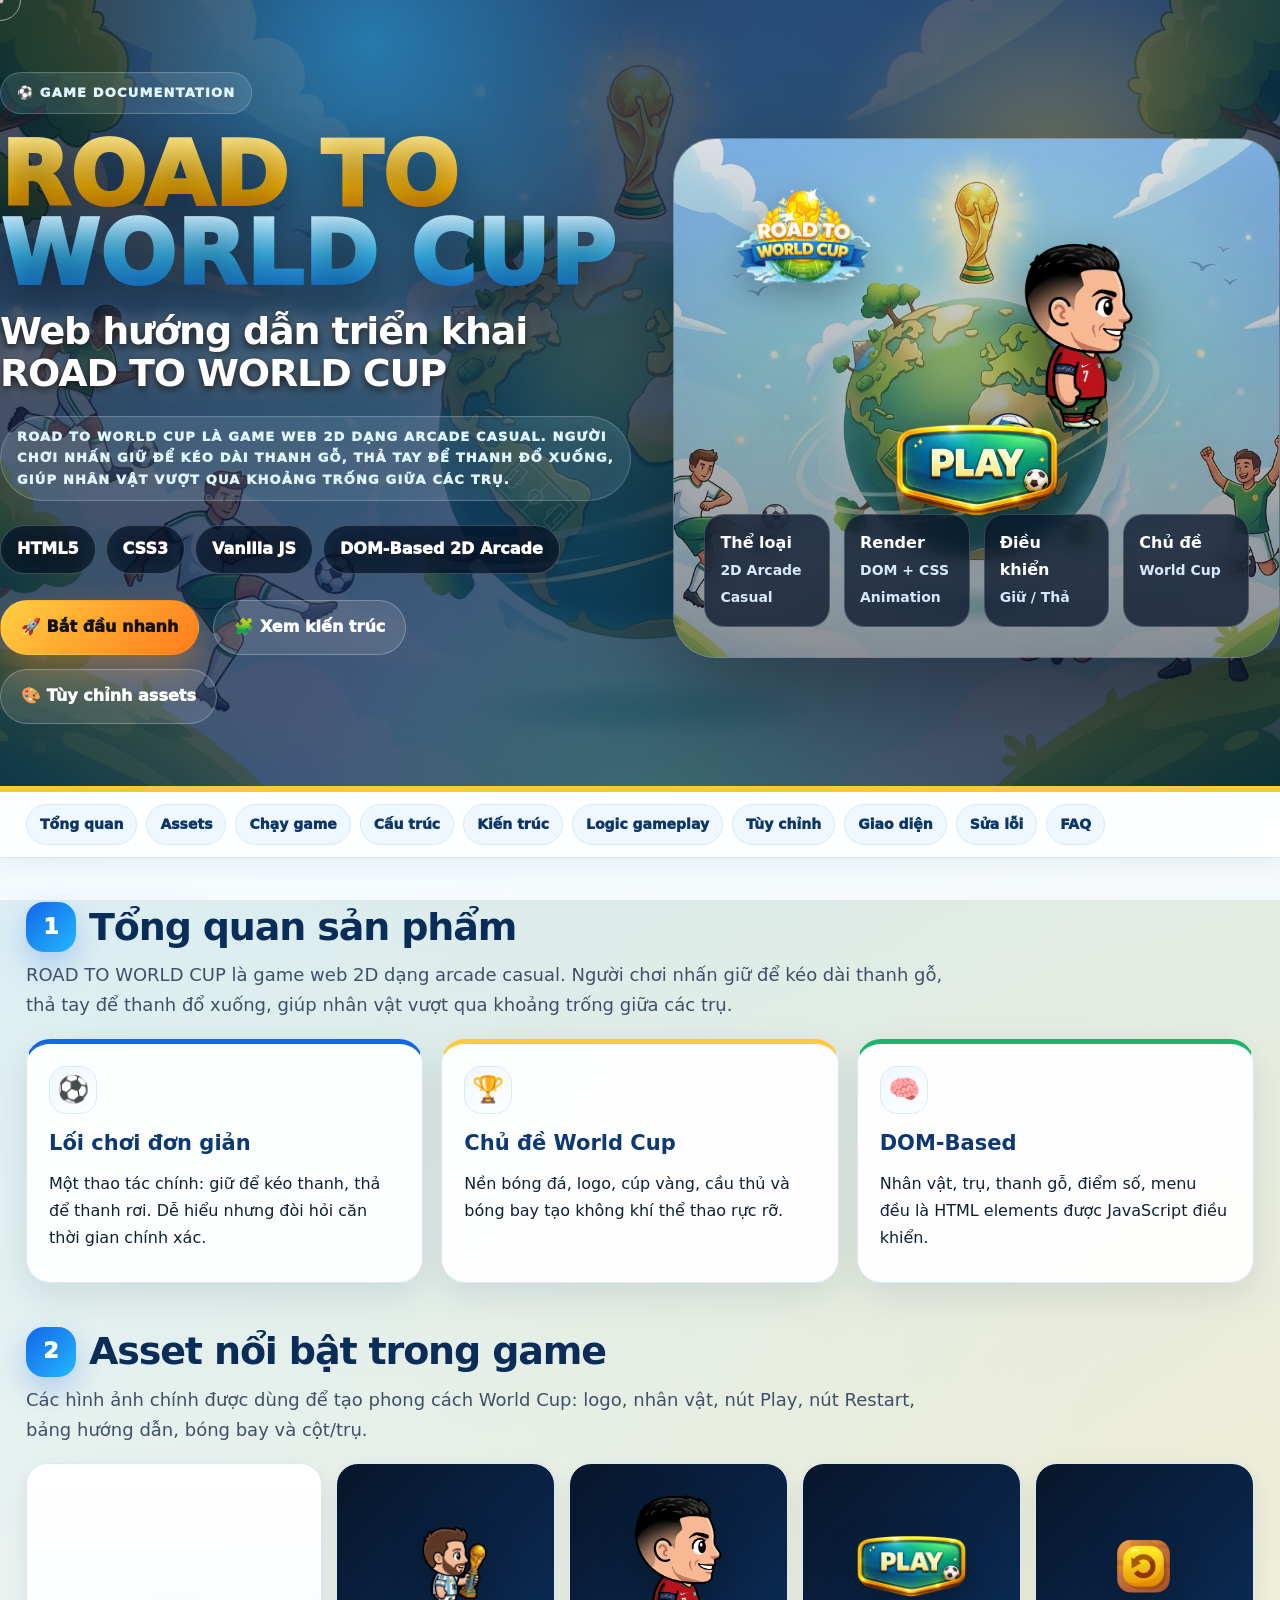
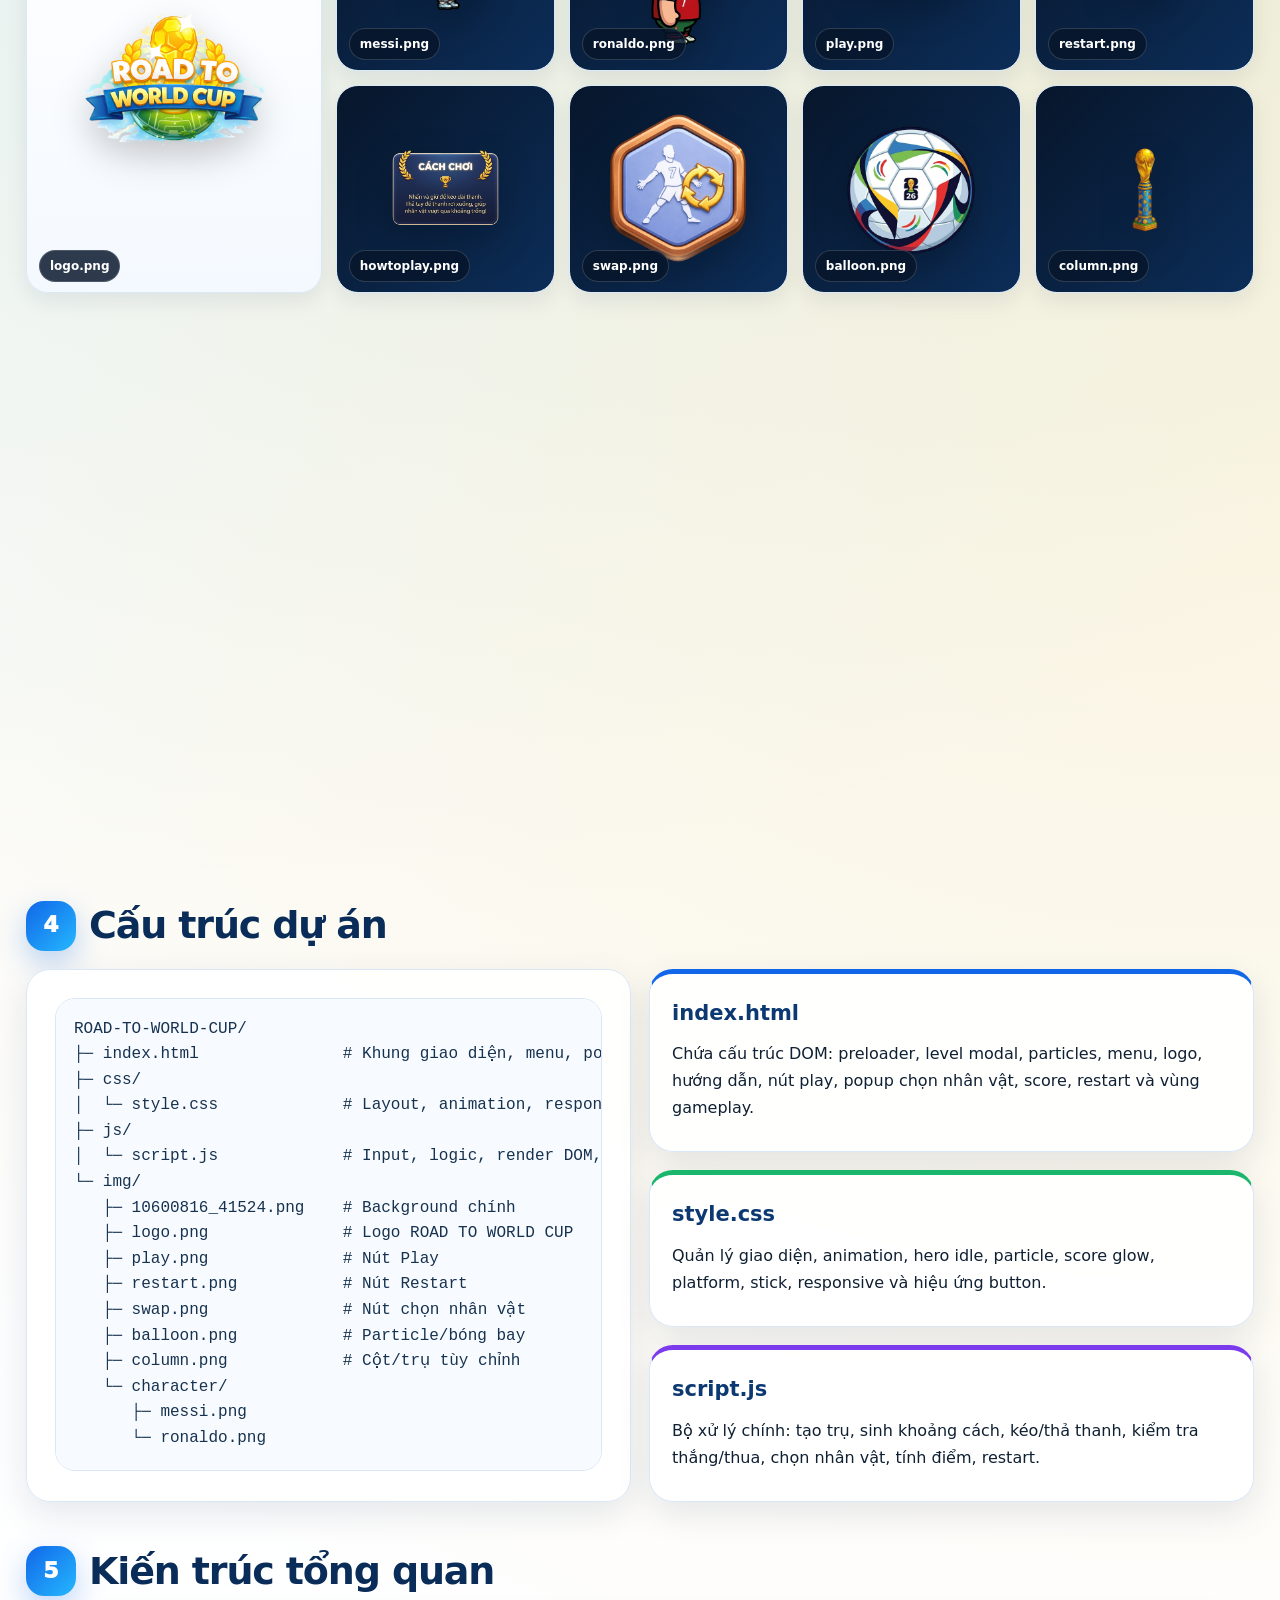
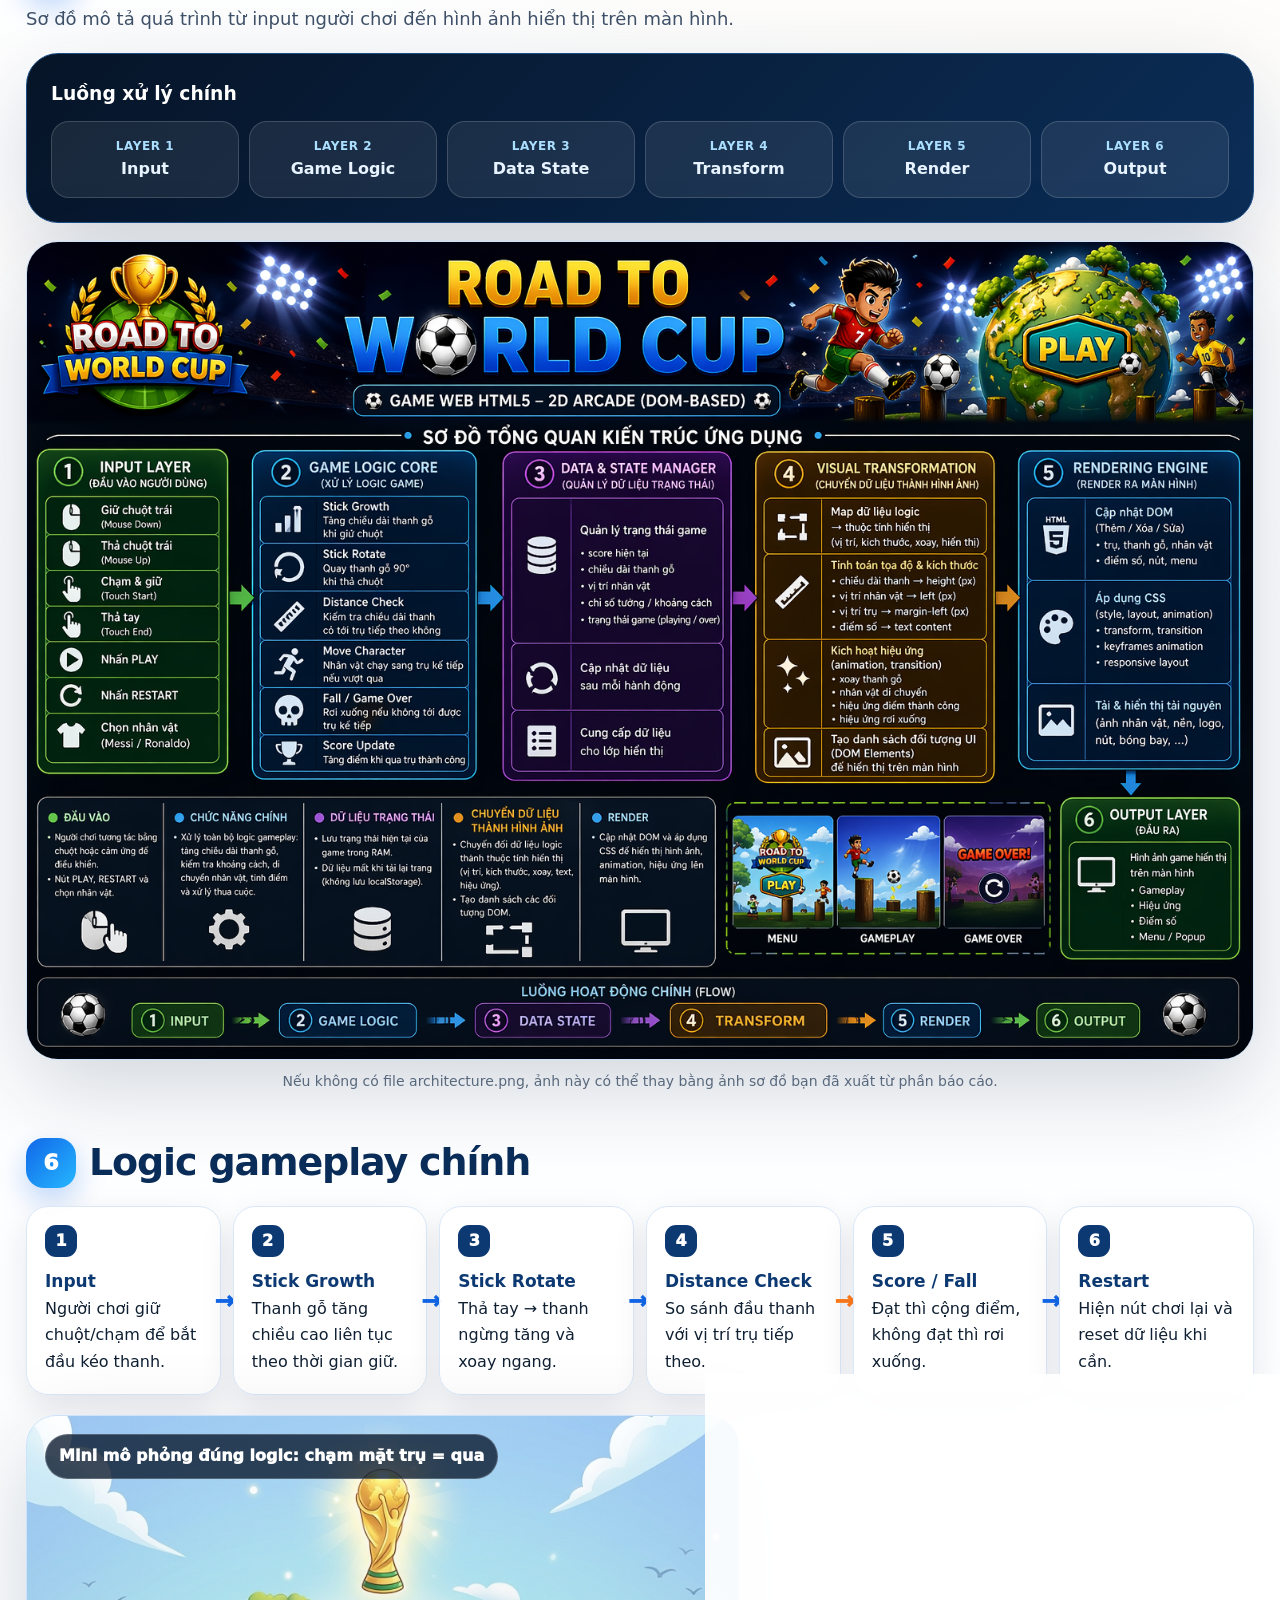
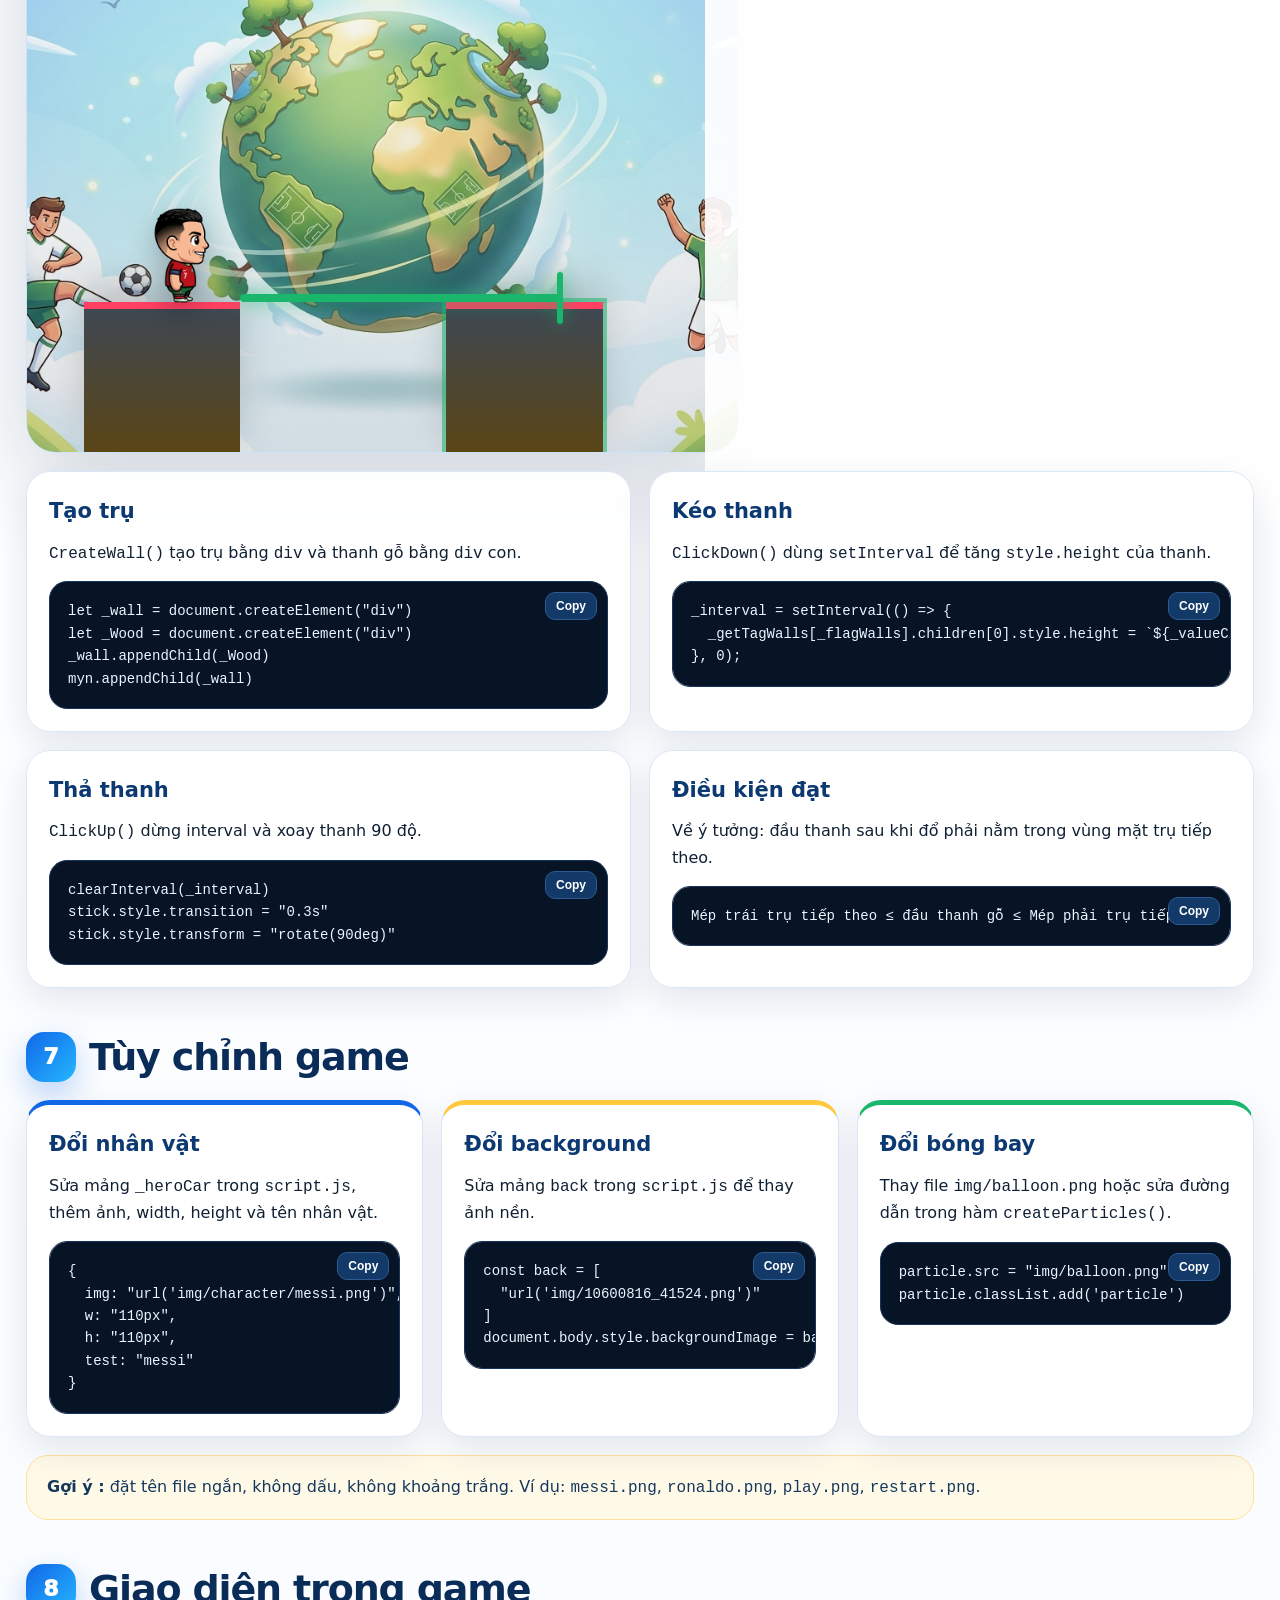
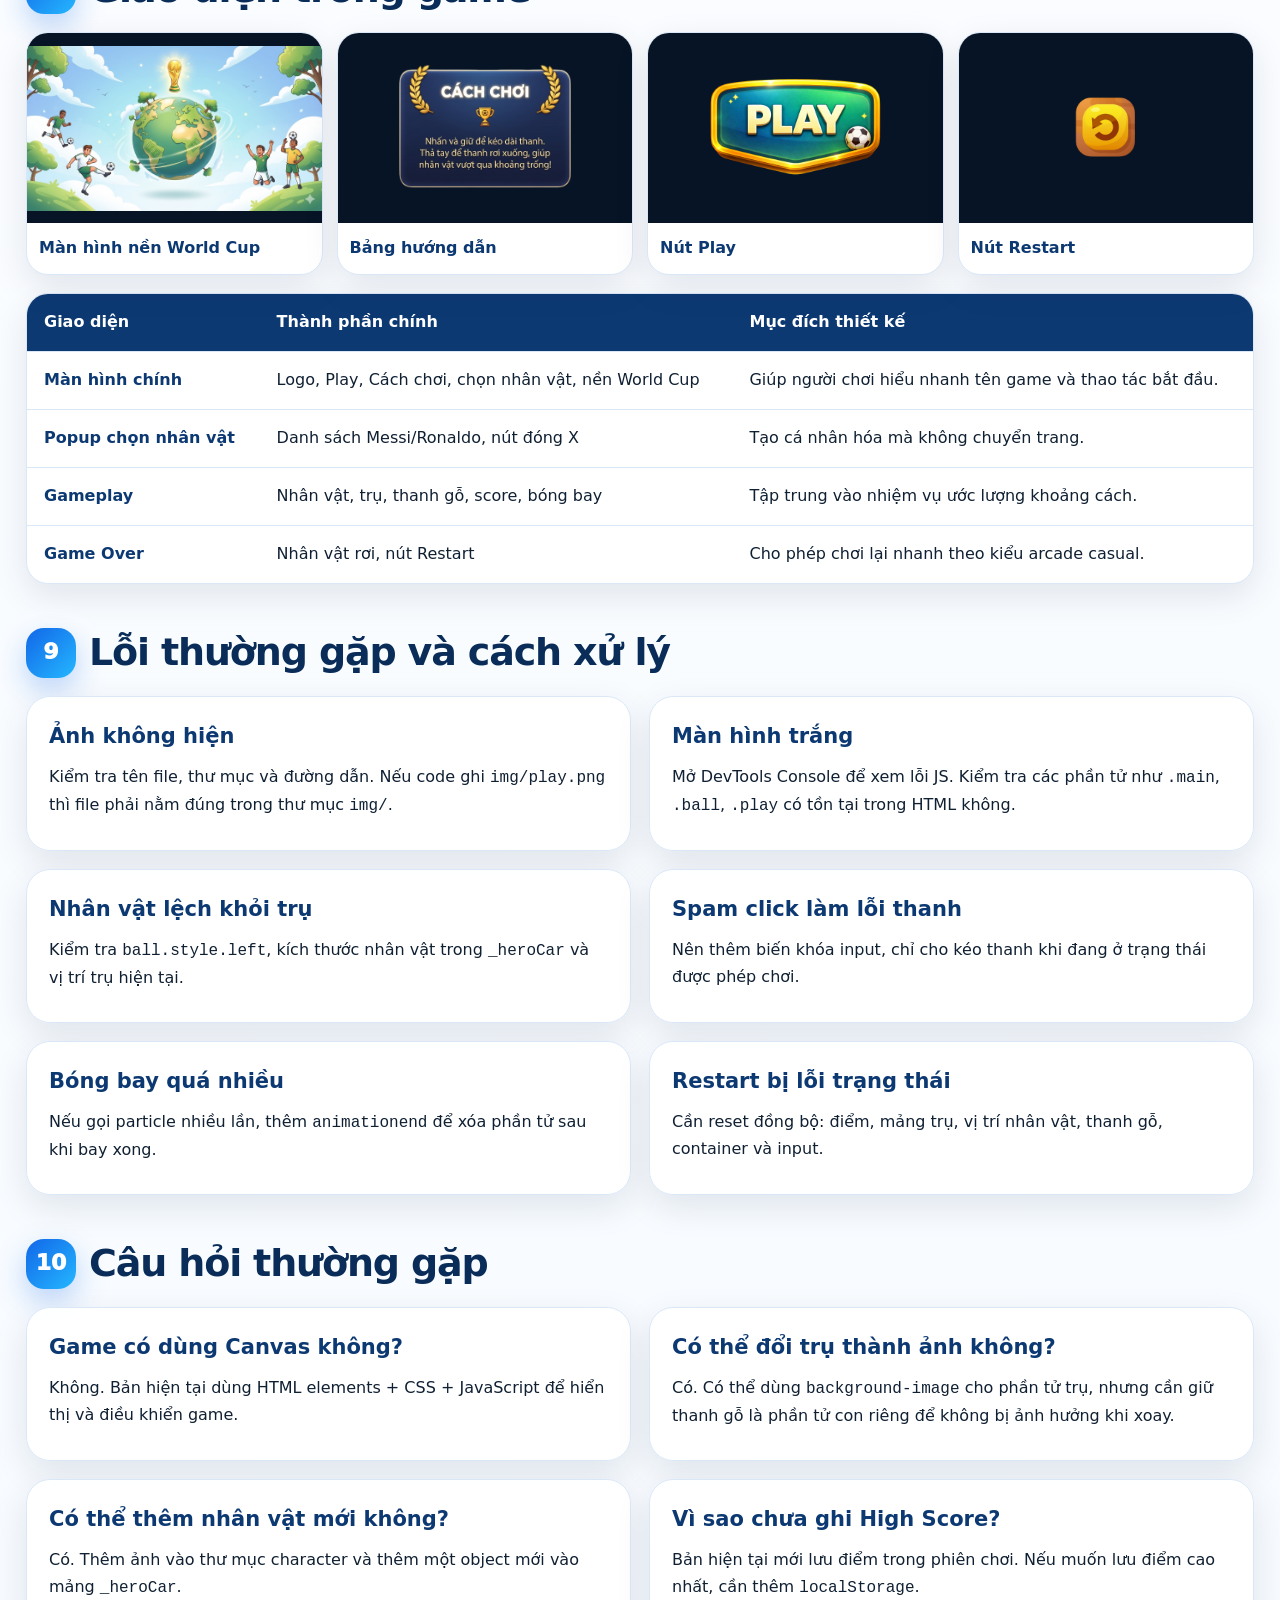
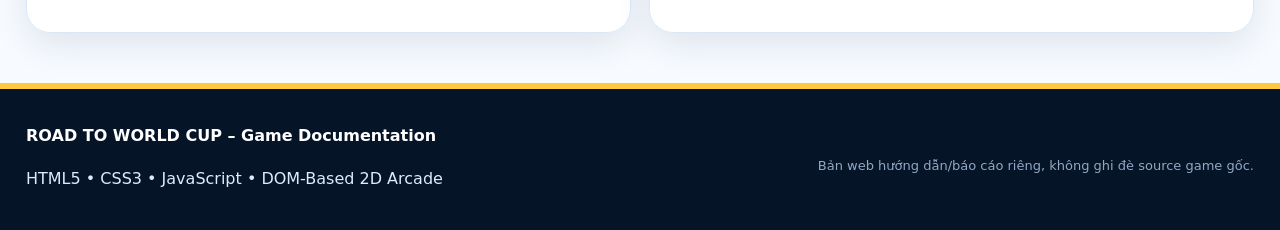
==== commit 9c3445c6: "Update guide.html" ====
--- a/documentation/guide.html
+++ b/documentation/guide.html
@@ -165,7 +165,11 @@
   <div class="title"><span class="t1">ROAD TO</span><br><span class="t2">WORLD CUP</span></div>
 
   <div class="intro-glass">
-    <h2>Web hướng dẫn triển khai ROAD TO WORLD CUP</h2>
+    <h2 style="color: #ffffff !important; 
+           text-shadow: 0 3px 10px rgba(0,0,0,0.9), 0 0 18px rgba(255,255,255,0.45);
+           font-weight: 900;">
+    Web hướng dẫn triển khai ROAD TO WORLD CUP
+</h2>
 
     <p class="hero-copy">
        <div class="kicker">ROAD TO WORLD CUP là game web 2D dạng arcade casual. Người chơi nhấn giữ để kéo dài thanh gỗ, thả tay để thanh đổ xuống, giúp nhân vật vượt qua khoảng trống giữa các trụ.</div>
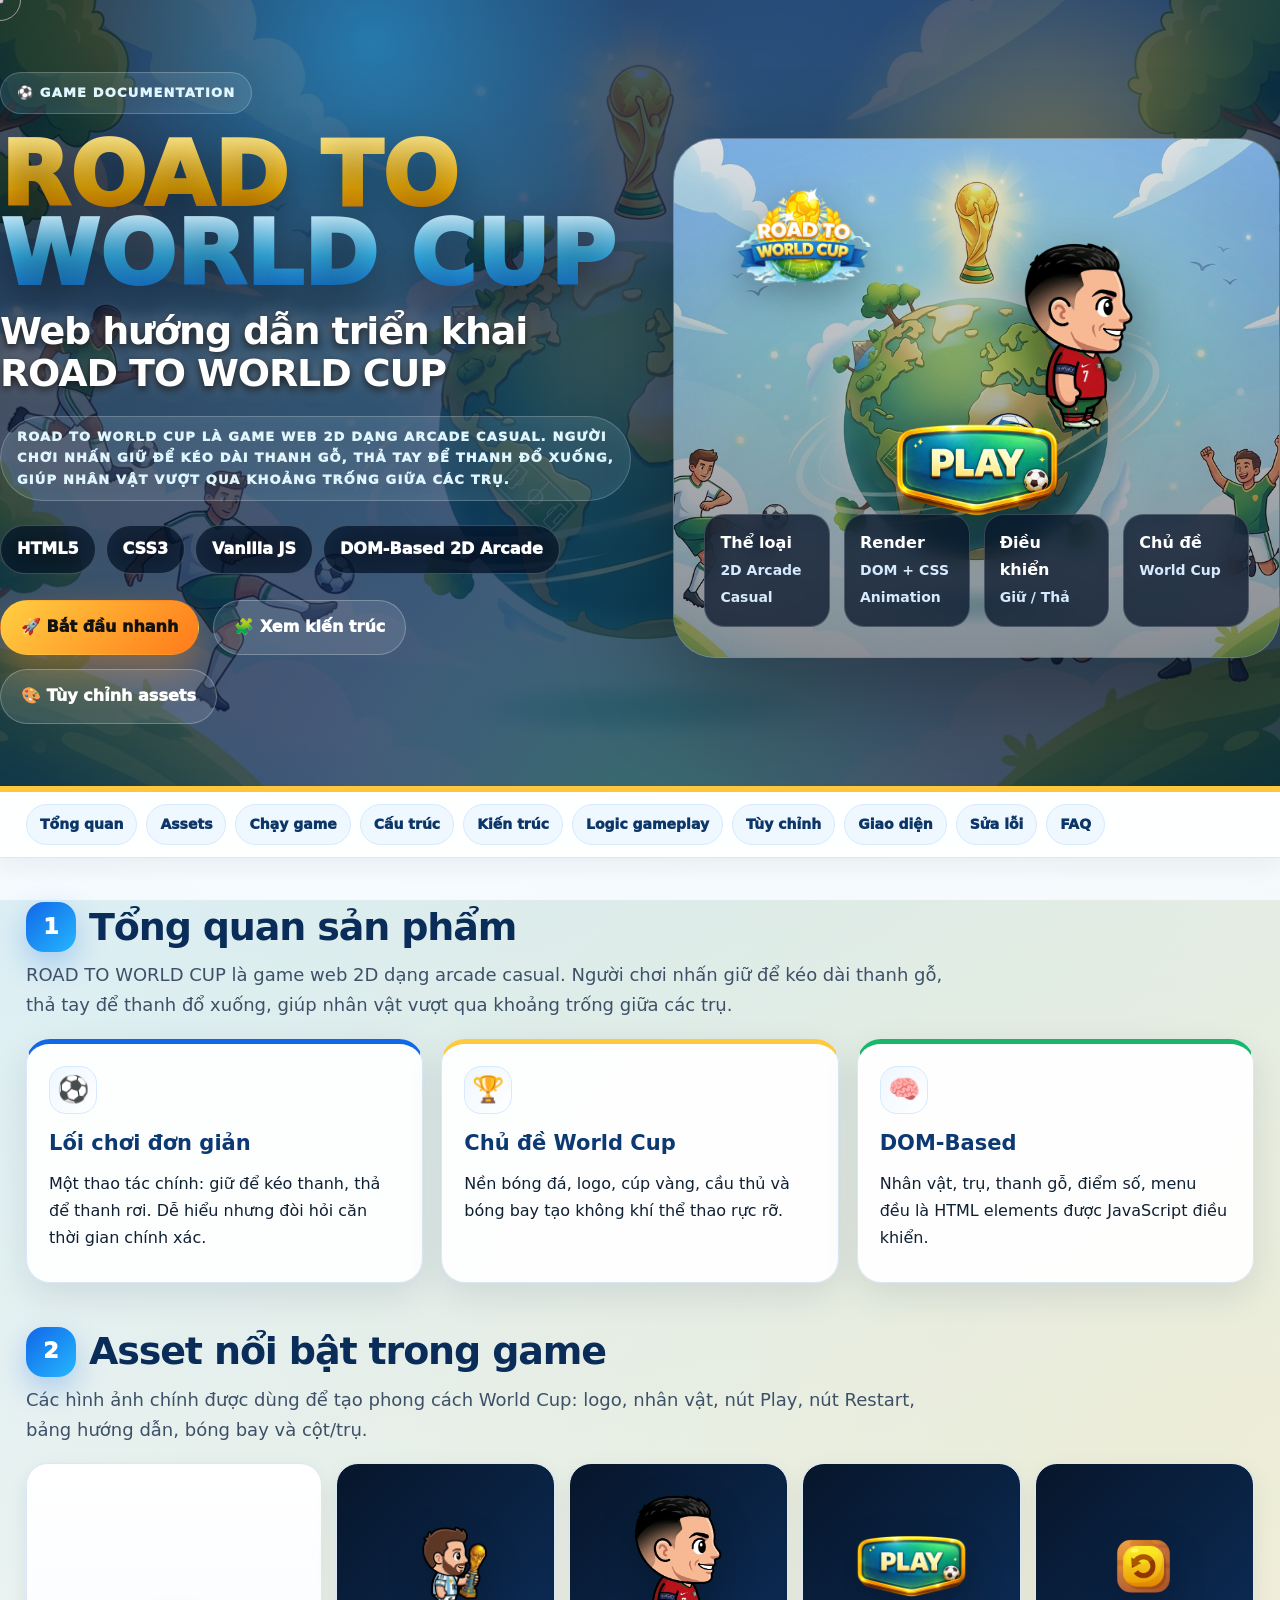
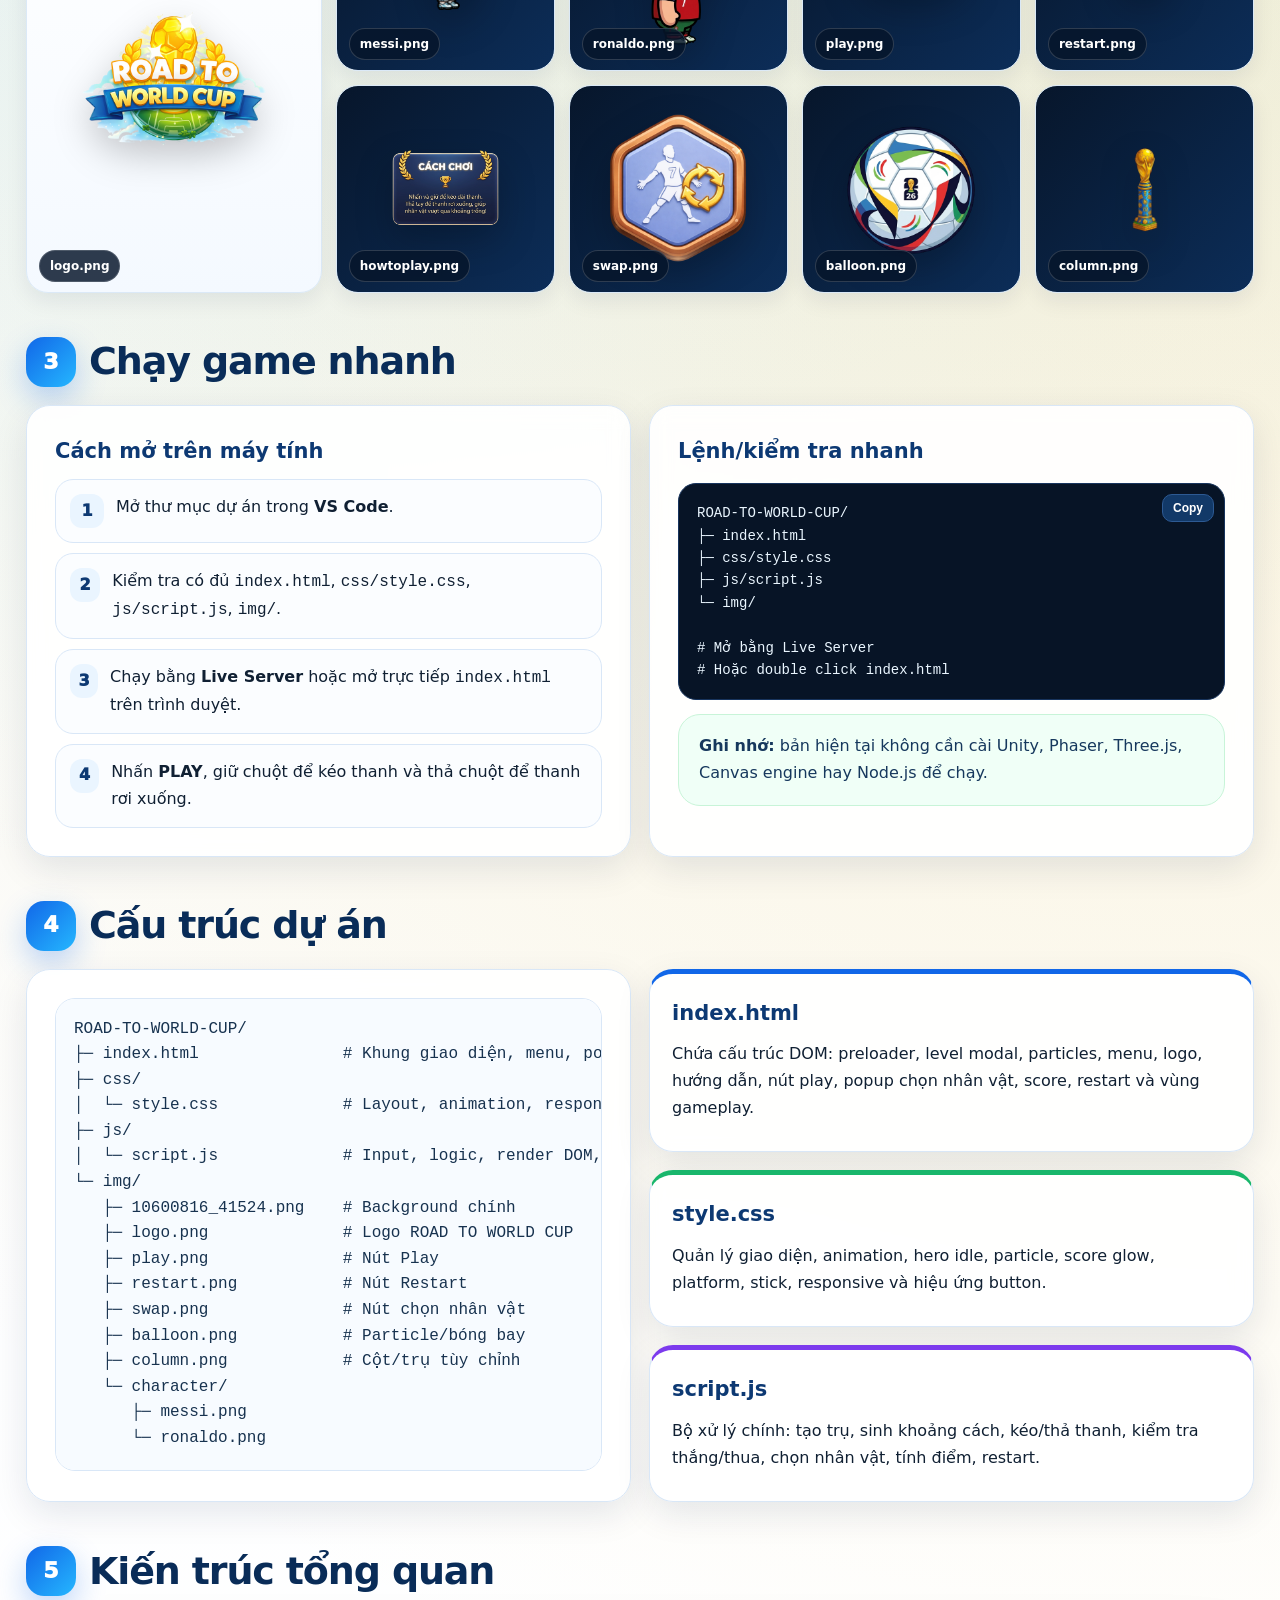
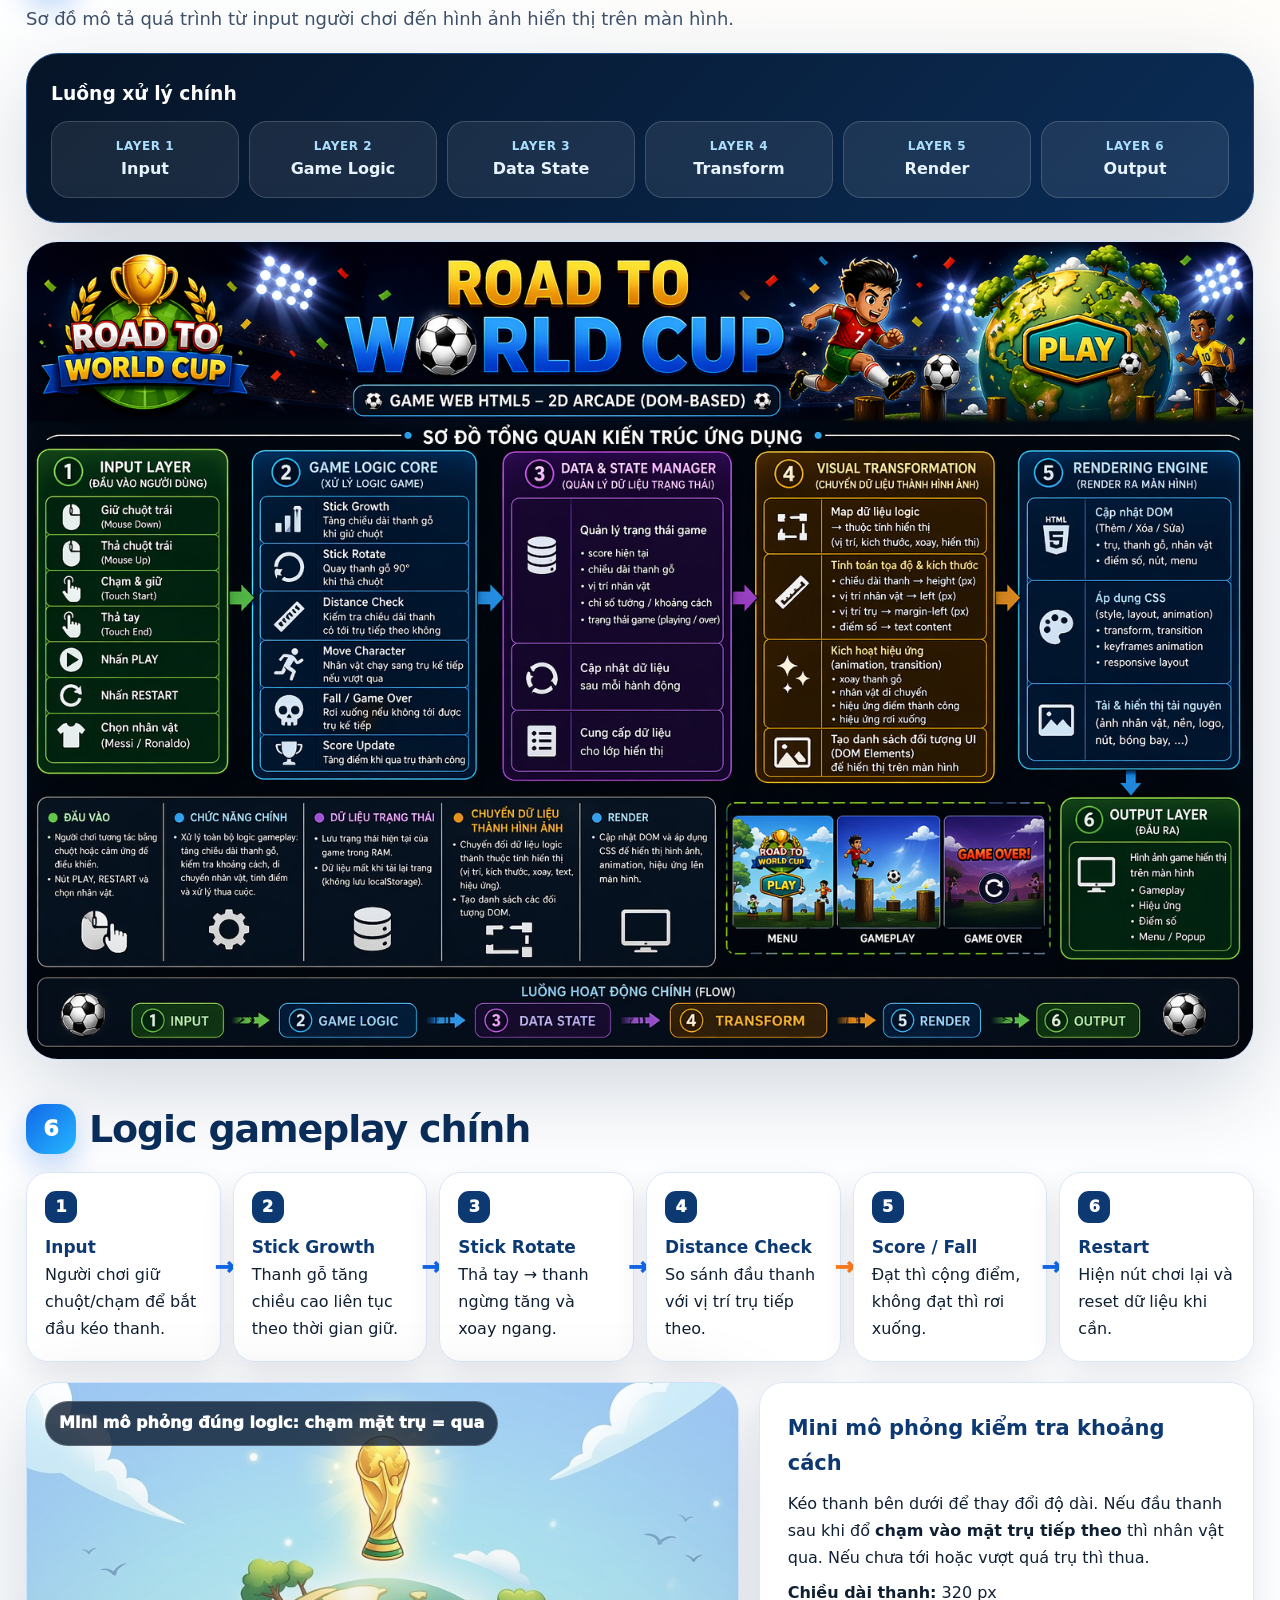
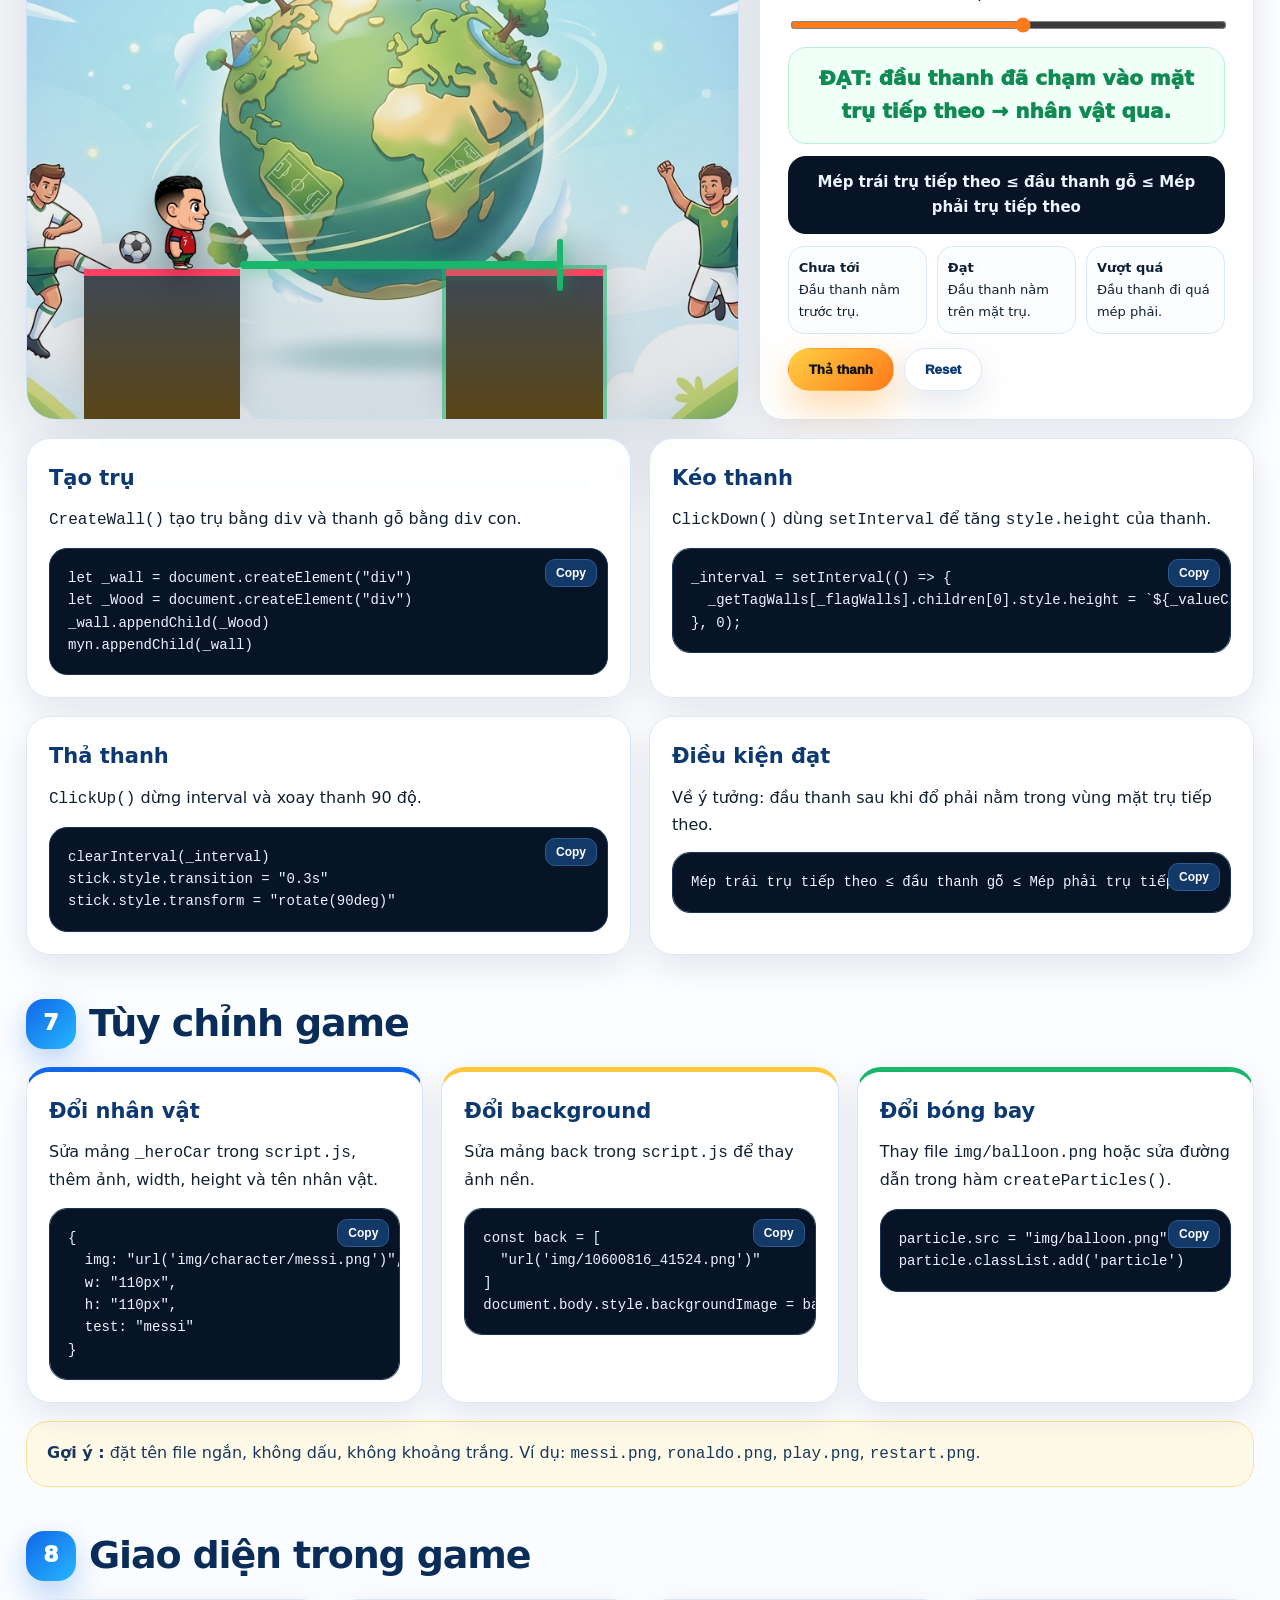
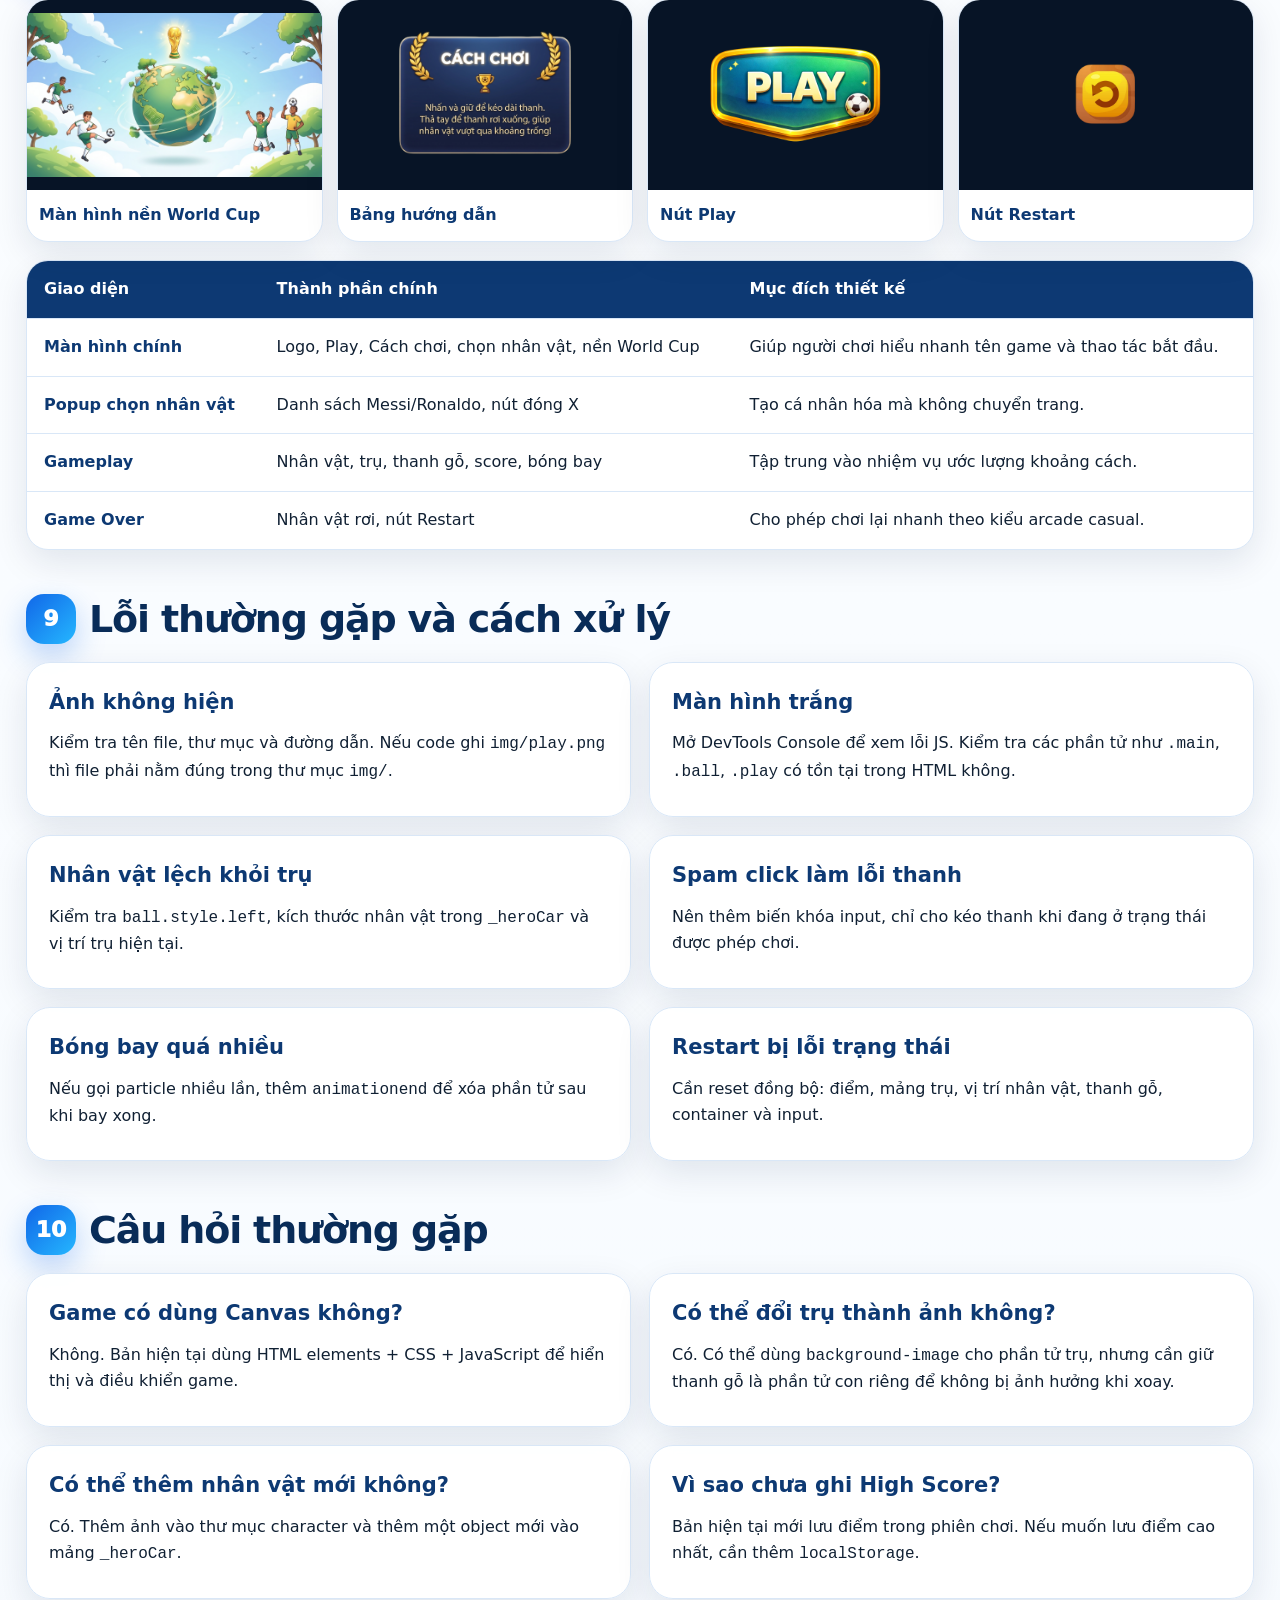
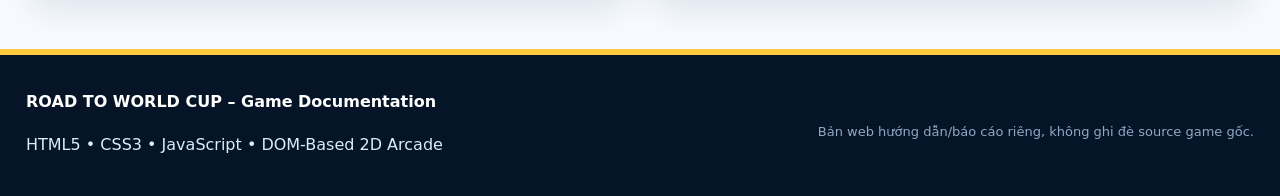
==== commit 7cab7ed7: "Update guide.html" ====
--- a/documentation/guide.html
+++ b/documentation/guide.html
@@ -308,7 +308,6 @@
         <div class="rail"><div><span>Layer 1</span>Input</div><div><span>Layer 2</span>Game Logic</div><div><span>Layer 3</span>Data State</div><div><span>Layer 4</span>Transform</div><div><span>Layer 5</span>Render</div><div><span>Layer 6</span>Output</div></div>
       </div>
       <div class="hero-preview" style="margin-top:18px"><img class="asset-img" src="assets/architecture.png" data-fallback="img/architecture.png" alt="Sơ đồ kiến trúc"></div>
-      <p class="caption">Nếu không có file architecture.png, ảnh này có thể thay bằng ảnh sơ đồ bạn đã xuất từ phần báo cáo.</p>
     </section>
 
     <section class="section reveal" id="logic">
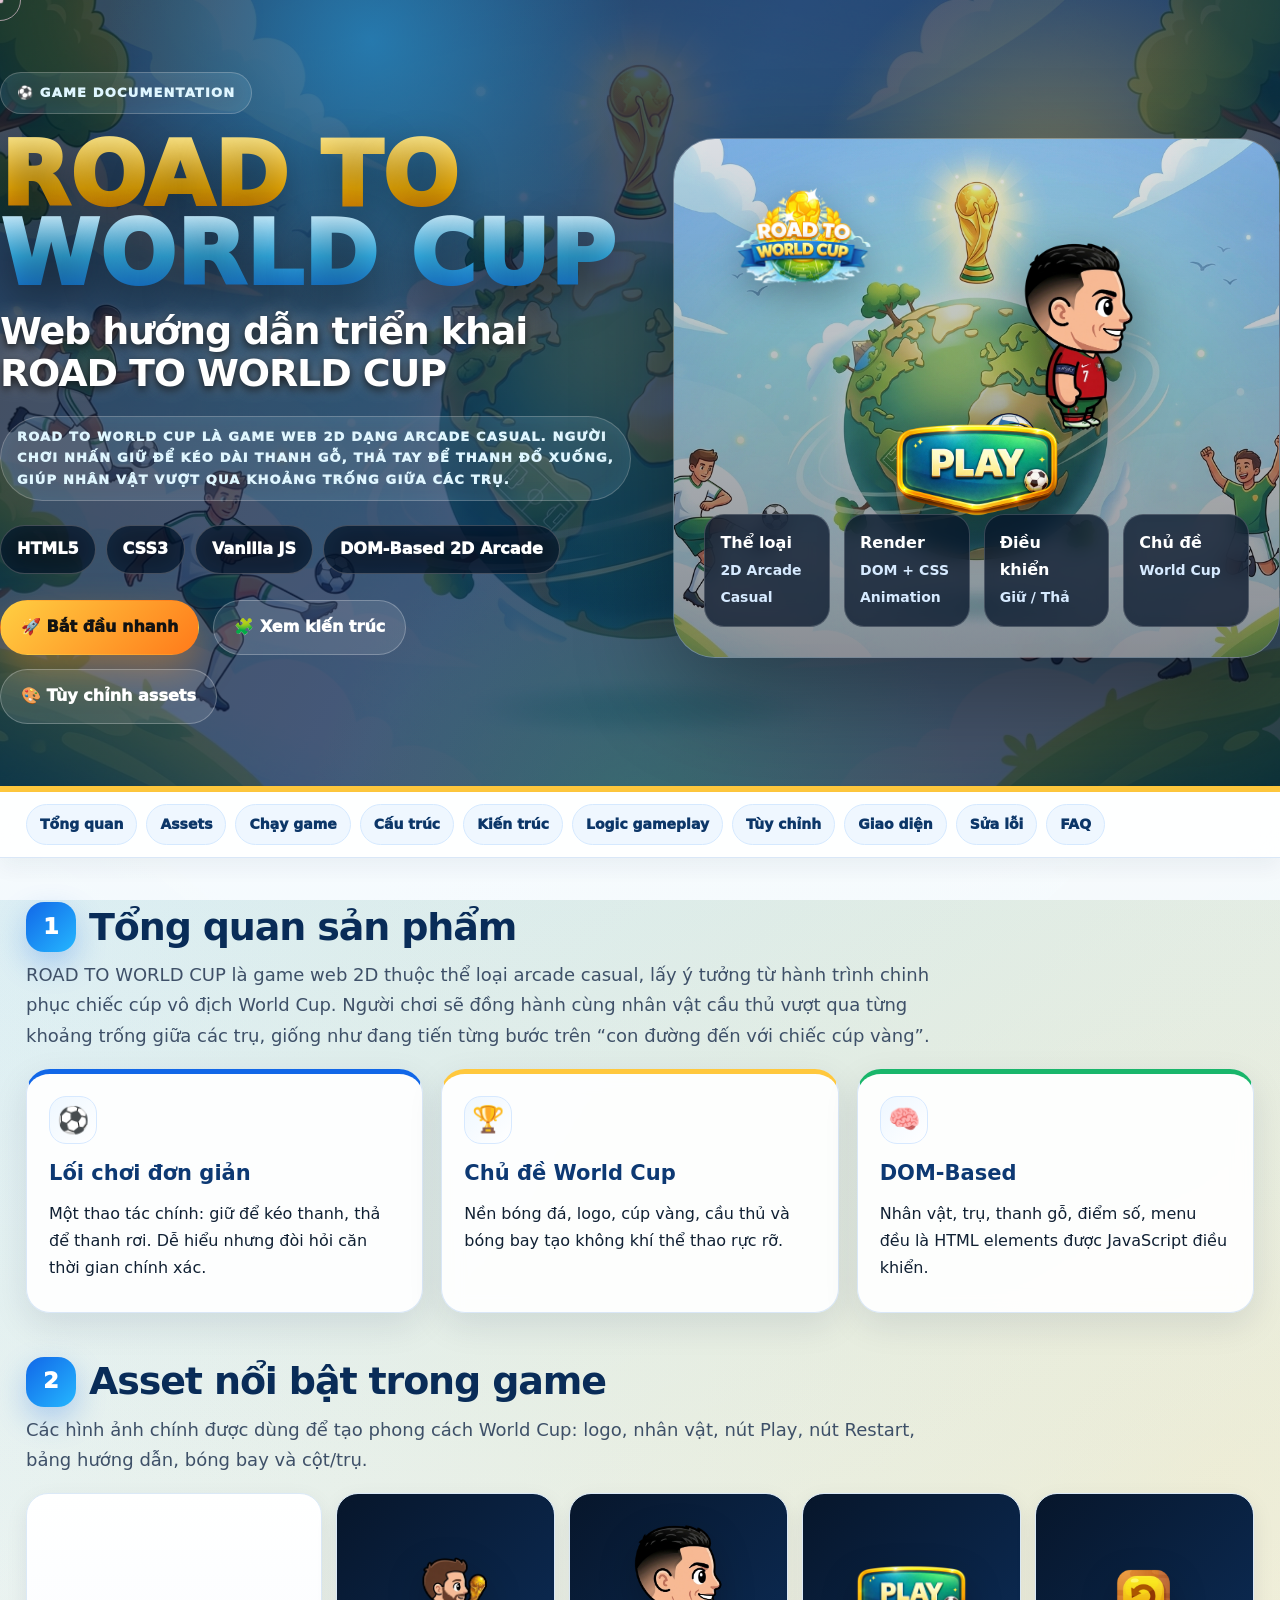
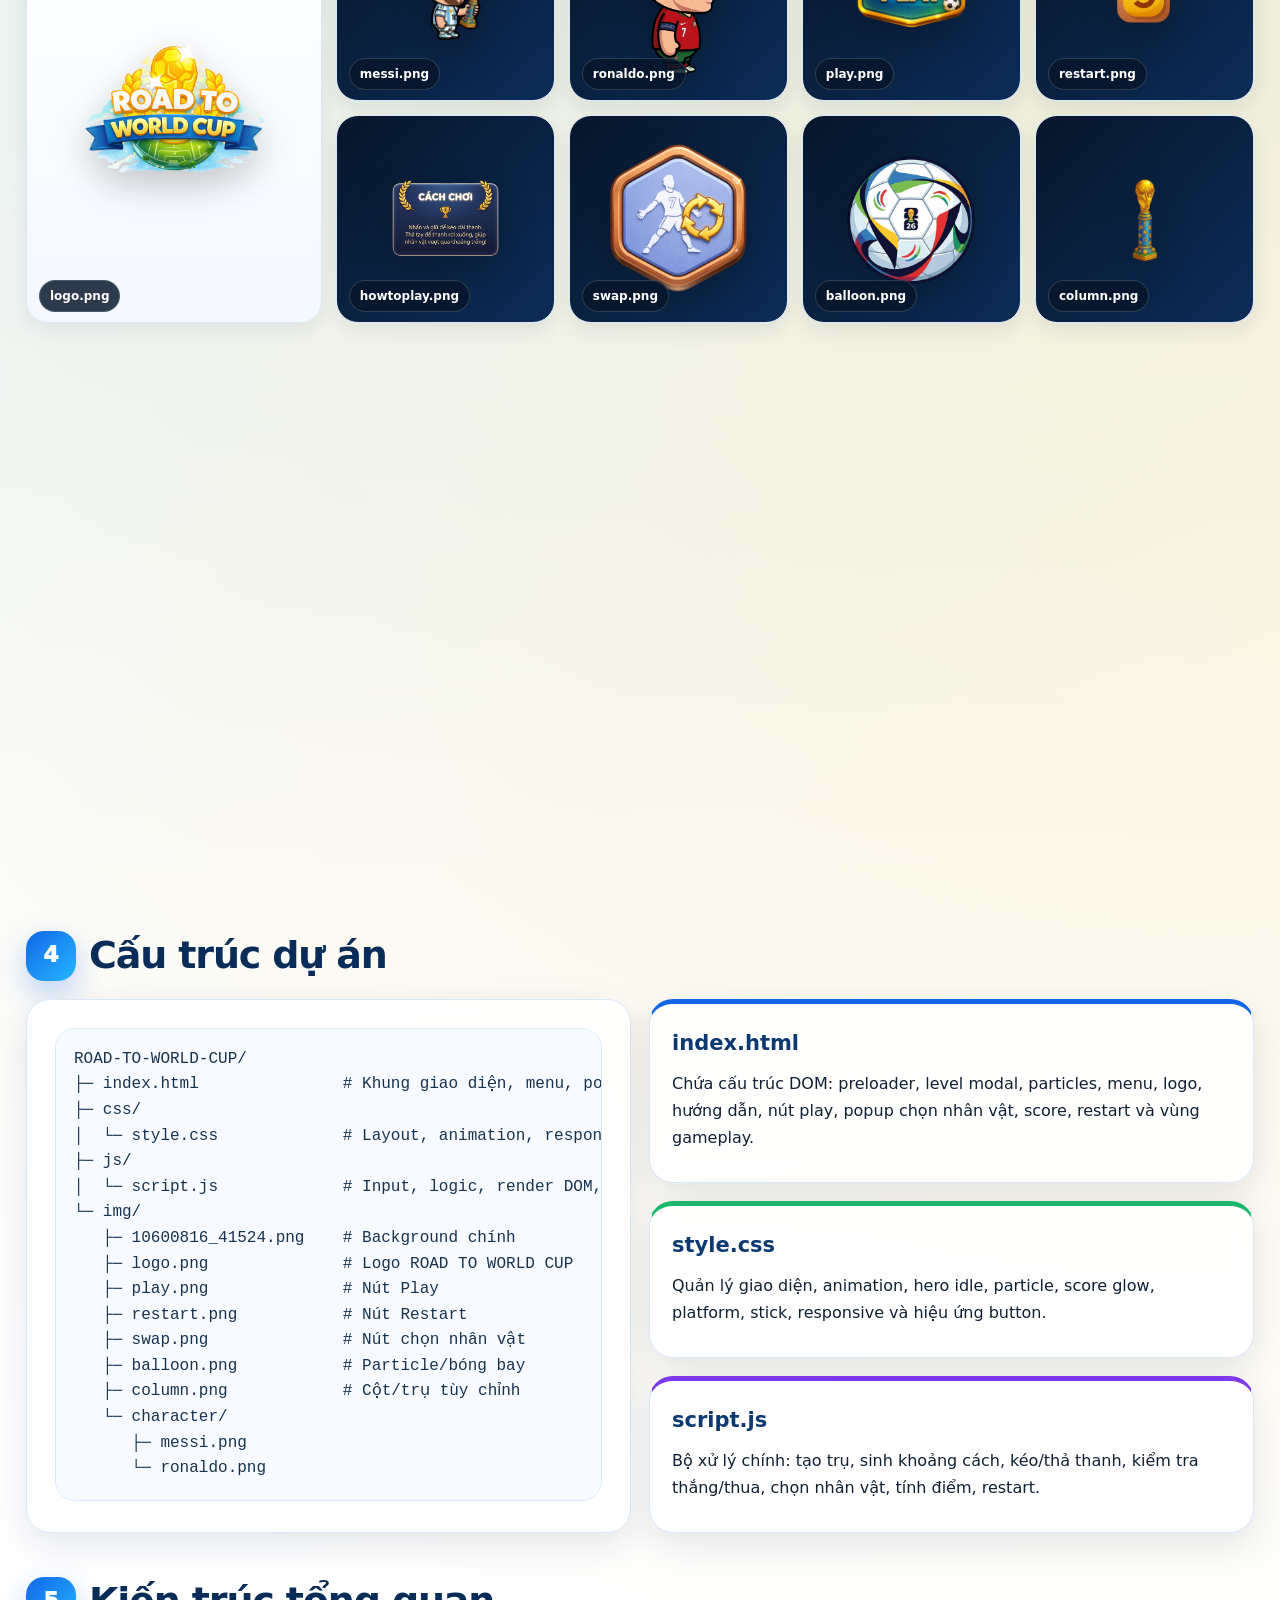
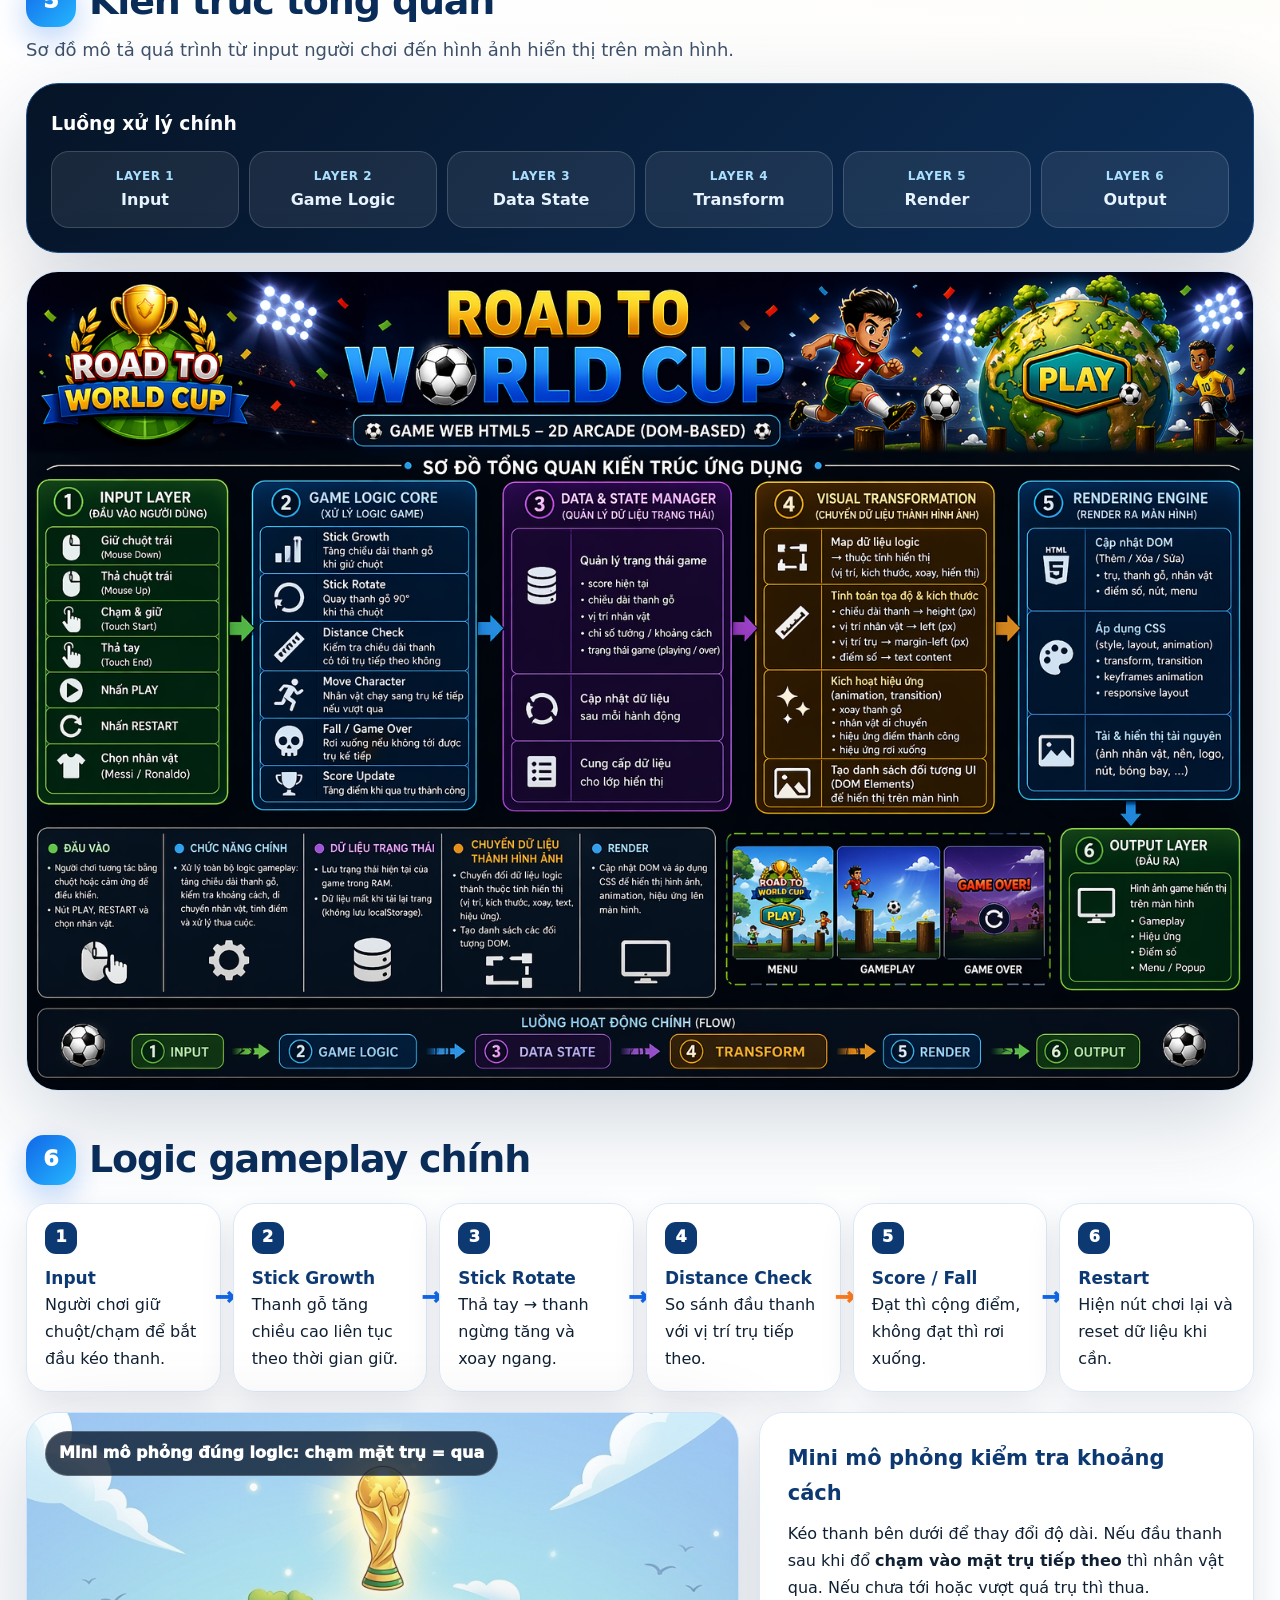
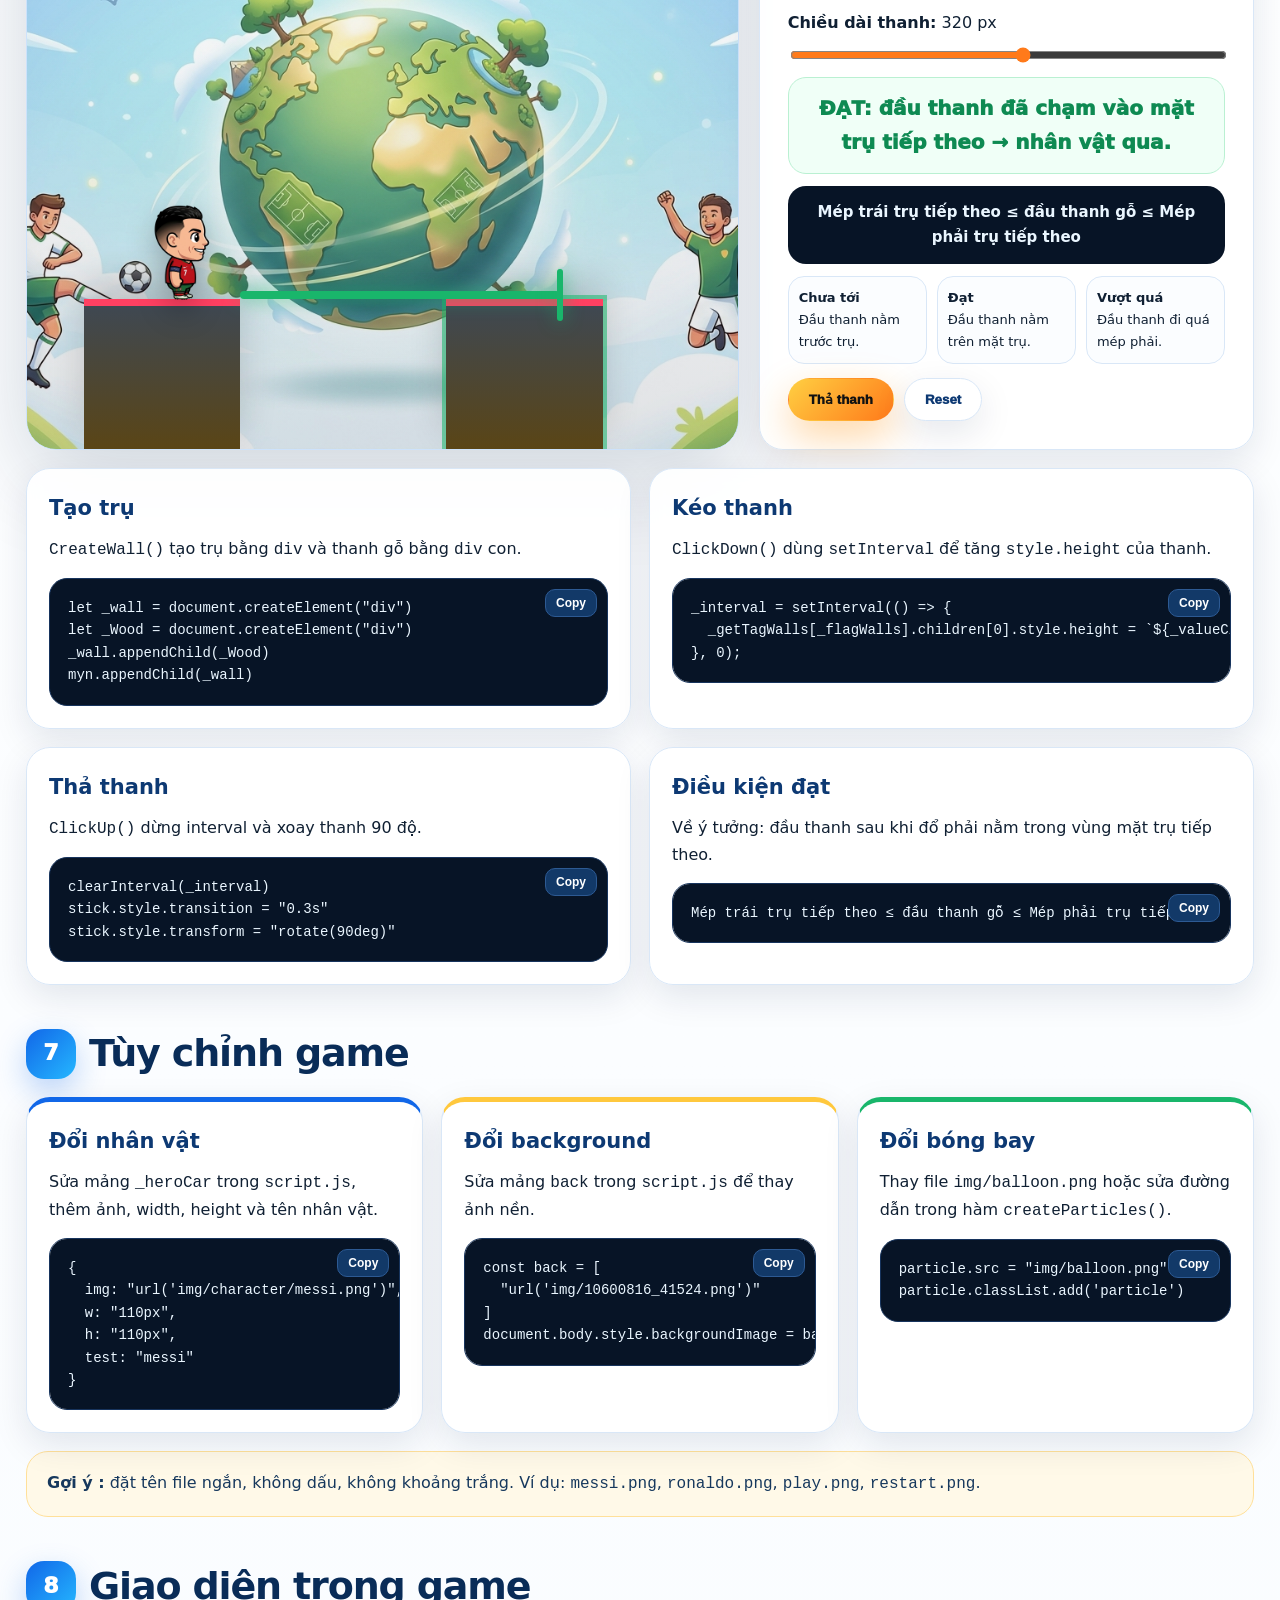
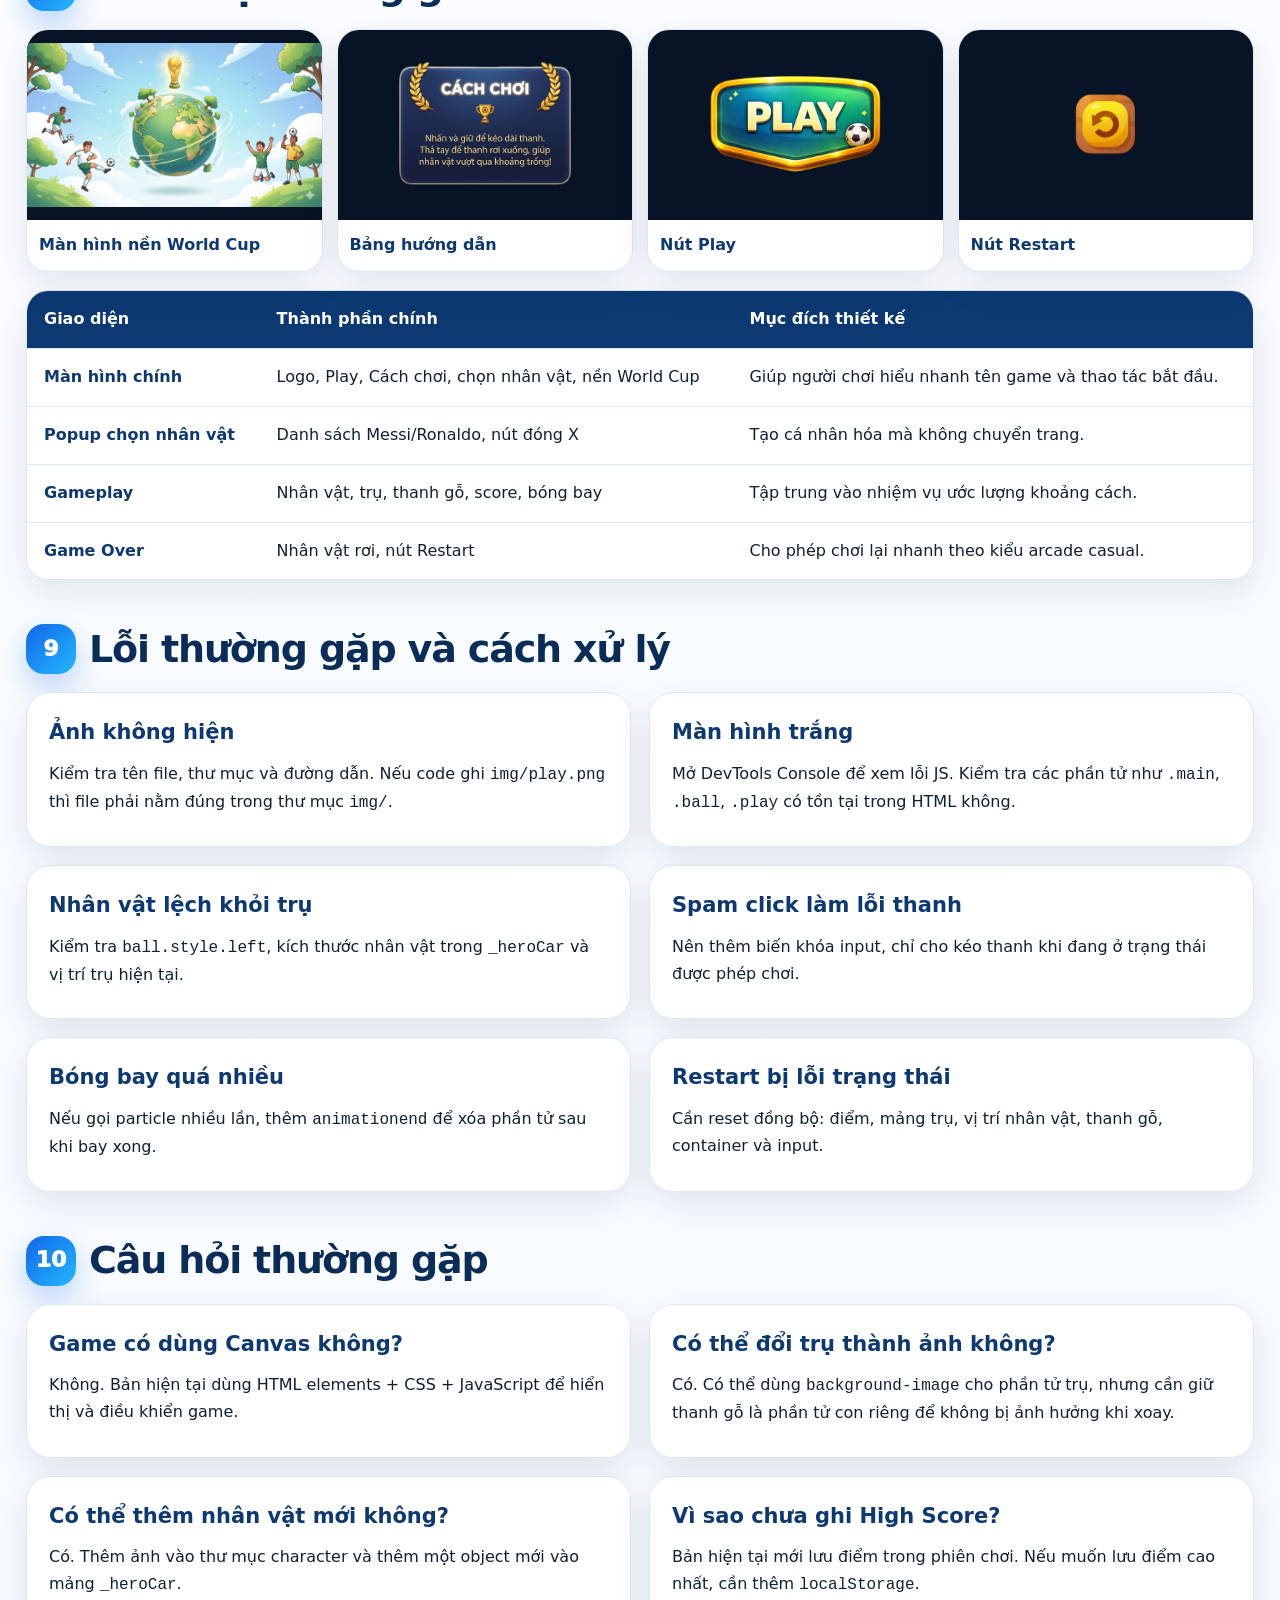
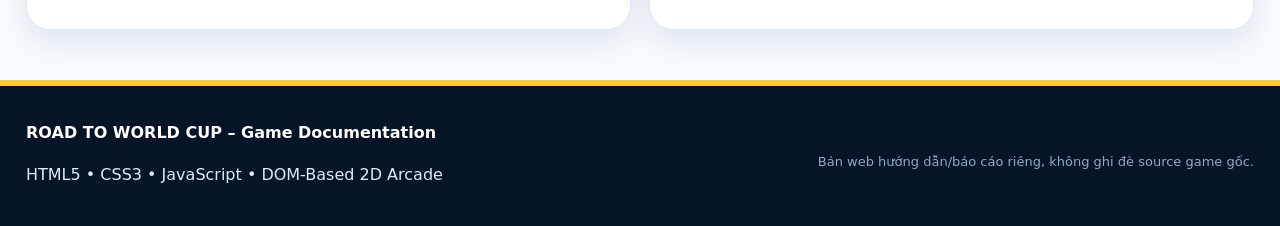
==== commit 7d89abc5: "Update guide.html" ====
--- a/documentation/guide.html
+++ b/documentation/guide.html
@@ -217,7 +217,7 @@
       <div class="section-head">
         <div>
           <div class="section-title"><span class="badge">1</span><h2>Tổng quan sản phẩm</h2></div>
-          <p class="lead">ROAD TO WORLD CUP là game web 2D dạng arcade casual. Người chơi nhấn giữ để kéo dài thanh gỗ, thả tay để thanh đổ xuống, giúp nhân vật vượt qua khoảng trống giữa các trụ.</p>
+          <p class="lead">ROAD TO WORLD CUP là game web 2D thuộc thể loại arcade casual, lấy ý tưởng từ hành trình chinh phục chiếc cúp vô địch World Cup. Người chơi sẽ đồng hành cùng nhân vật cầu thủ vượt qua từng khoảng trống giữa các trụ, giống như đang tiến từng bước trên “con đường đến với chiếc cúp vàng”.</p>
         </div>
       </div>
       <div class="grid g3">
